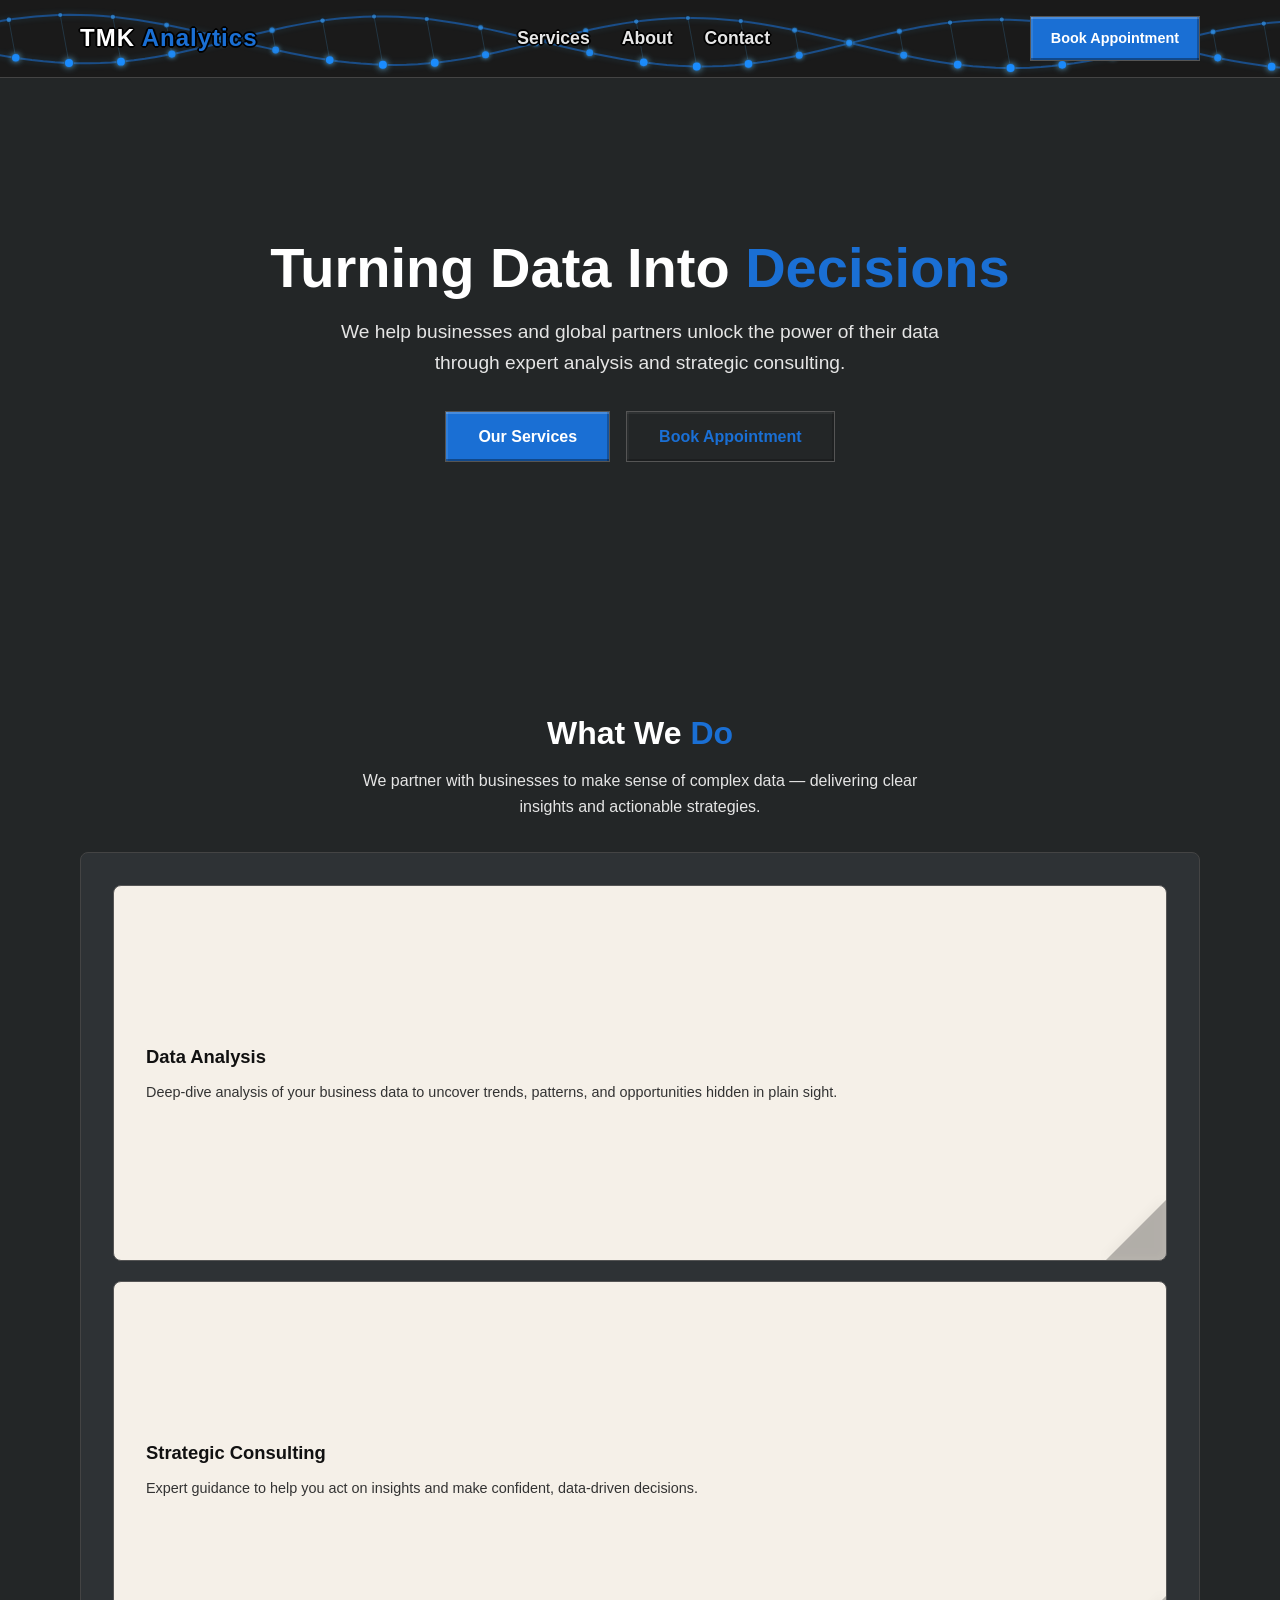
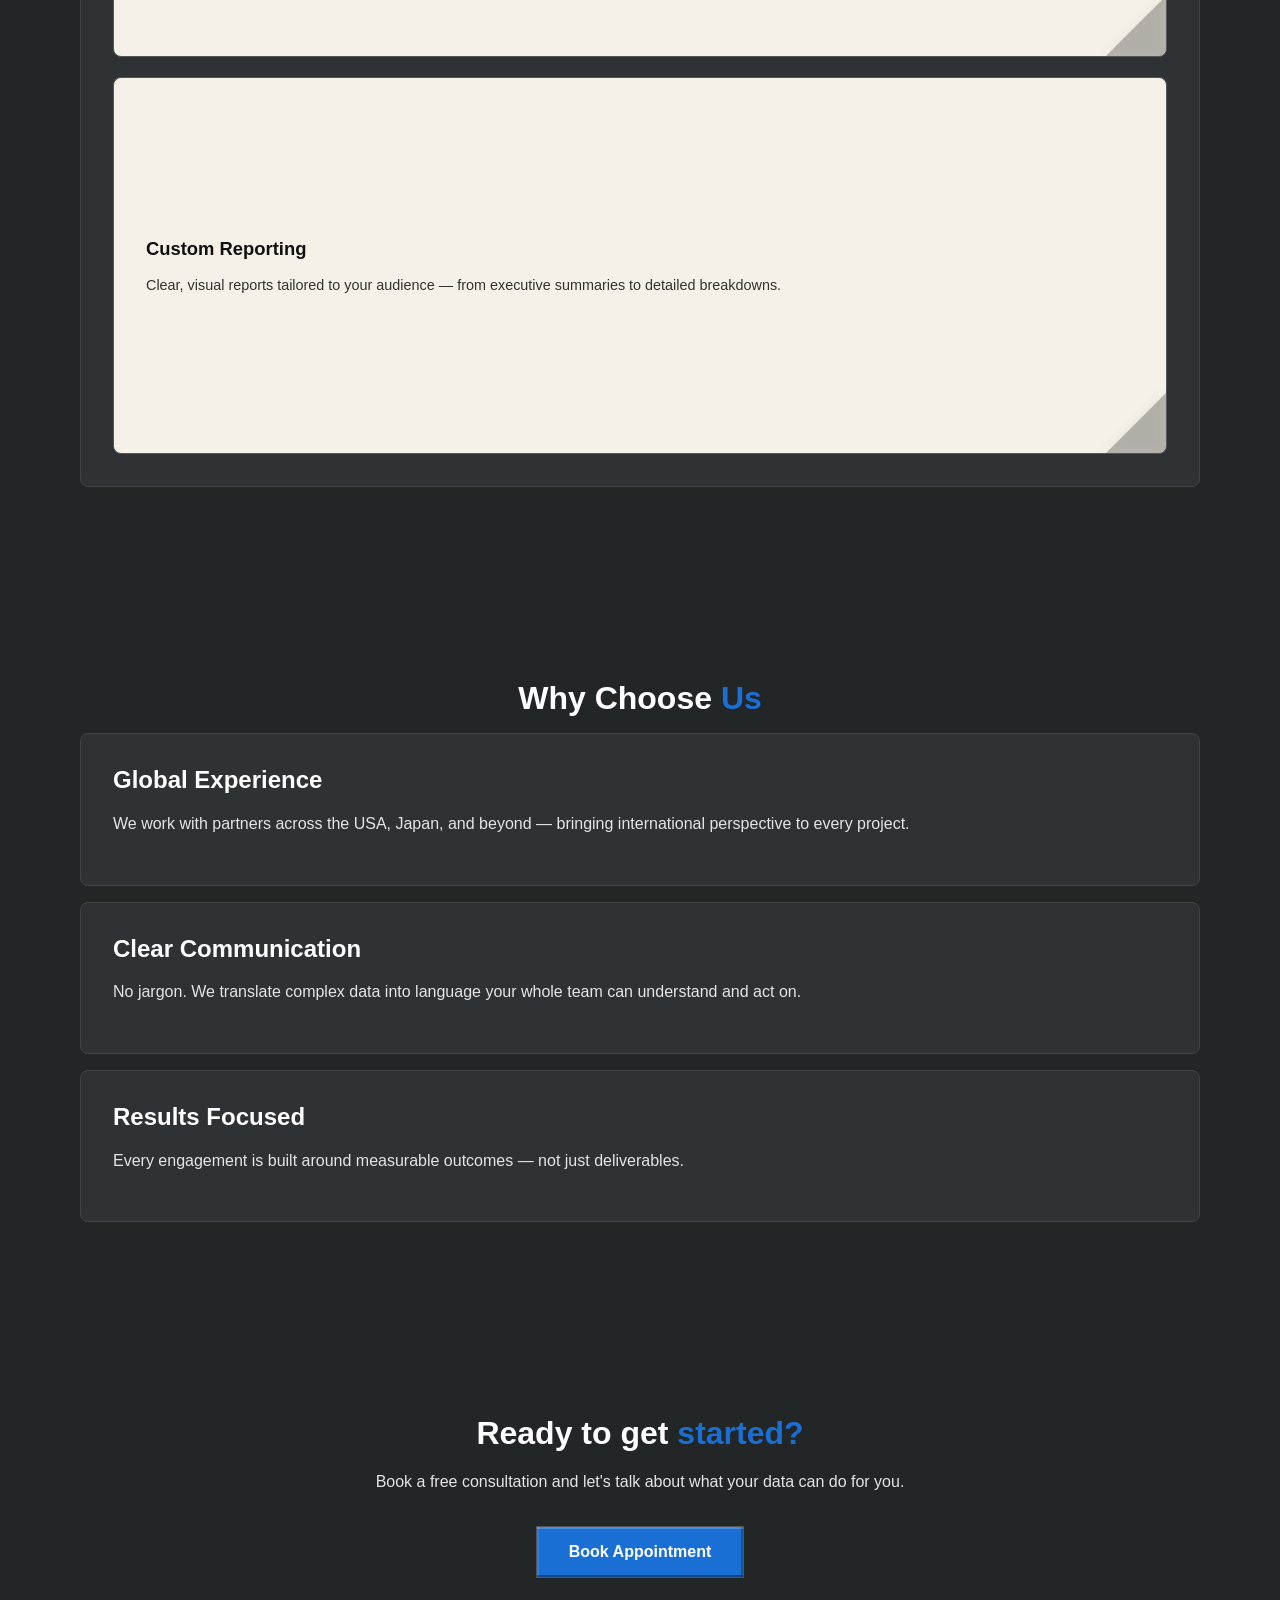
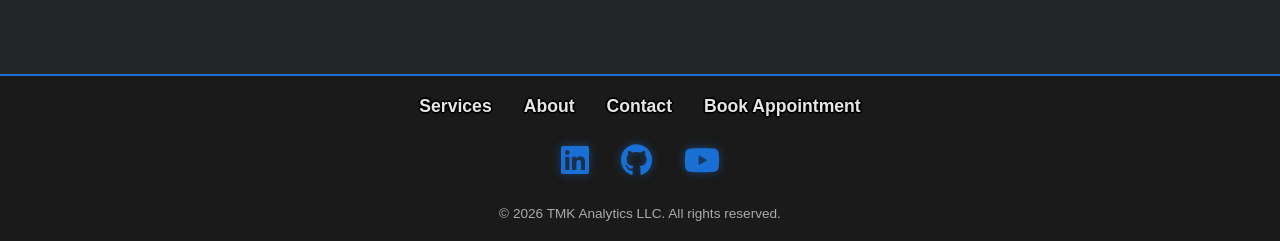
==== index.html @ d750be8a "Removed upper footer section and top border bar" ====
<!DOCTYPE html>
<html lang="en">
<head>
  <meta charset="UTF-8" />
  <meta name="viewport" content="width=device-width, initial-scale=1.0" />
  <meta name="description" content="TMK Analytics LLC — Data analysis and consulting services for businesses in the USA and worldwide." />
  <title>TMK Analytics | Data Analysis & Consulting</title>

  <!-- CSS -->
  <link rel="stylesheet" href="css/style.css" />
  <link rel="stylesheet" href="css/nav.css" />
  <link rel="stylesheet" href="css/footer.css" />
  <link rel="stylesheet" href="https://cdnjs.cloudflare.com/ajax/libs/font-awesome/6.5.0/css/all.min.css" />
</head>
<body>

  <!-- ========================
       NAVIGATION
  ======================== -->
  <nav>
  <canvas id="helixCanvas"></canvas>
  <div class="nav-container">
    <a href="index.html" class="nav-logo">TMK <span>Analytics</span></a>
    <button class="hamburger" aria-label="Toggle menu">
      <span></span>
      <span></span>
      <span></span>
    </button>
    <ul class="nav-links">
      <li><a href="pages/services.html">Services</a></li>
      <li><a href="pages/about.html">About</a></li>
      <li><a href="pages/contact.html">Contact</a></li>
    </ul>
    <a href="pages/appointments.html" class="btn btn-primary nav-cta">Book Appointment</a>
  </div>
</nav>

  <!-- ========================
       HERO SECTION
  ======================== -->
  <section id="hero">
    <div class="container hero-content">
      <h1>Turning Data Into <span class="accent">Decisions</span></h1>
      <p>We help businesses and global partners unlock the power of their data through expert analysis and strategic consulting.</p>
      <div class="hero-buttons">
        <a href="pages/services.html" class="btn btn-primary">Our Services</a>
        <a href="pages/appointments.html" class="btn btn-outline">Book Appointment</a>
      </div>
    </div>
  </section>

  <!-- ========================
       WHAT WE DO
  ======================== -->
  <section id="what-we-do">
  <div class="container">
    <h2 class="section-title">What We <span>Do</span></h2>
    <p class="section-subtitle">We partner with businesses to make sense of complex data — delivering clear insights and actionable strategies.</p>
    <div class="cards-col">

      <div class="flip-card">
        <div class="flip-inner">
          <div class="flip-front">
            <p class="card-title">Data Analysis</p>
            <p class="card-text">Deep-dive analysis of your business data to uncover trends, patterns, and opportunities hidden in plain sight.</p>
            <div class="peel do-peek">
              <div class="peel-flap" style="animation-delay:0.3s"></div>
            </div>
          </div>
          <div class="flip-back">
            <div class="card-back-placeholder"><span>Infographic coming soon</span></div>
            <div class="peel"><div class="peel-flap"></div></div>
          </div>
        </div>
      </div>

      <div class="flip-card">
        <div class="flip-inner">
          <div class="flip-front">
            <p class="card-title">Strategic Consulting</p>
            <p class="card-text">Expert guidance to help you act on insights and make confident, data-driven decisions.</p>
            <div class="peel do-peek">
              <div class="peel-flap" style="animation-delay:0.6s"></div>
            </div>
          </div>
          <div class="flip-back">
            <div class="card-back-placeholder"><span>Infographic coming soon</span></div>
            <div class="peel"><div class="peel-flap"></div></div>
          </div>
        </div>
      </div>

      <div class="flip-card">
        <div class="flip-inner">
          <div class="flip-front">
            <p class="card-title">Custom Reporting</p>
            <p class="card-text">Clear, visual reports tailored to your audience — from executive summaries to detailed breakdowns.</p>
            <div class="peel do-peek">
              <div class="peel-flap" style="animation-delay:0.9s"></div>
            </div>
          </div>
          <div class="flip-back">
            <div class="card-back-placeholder"><span>Infographic coming soon</span></div>
            <div class="peel"><div class="peel-flap"></div></div>
          </div>
        </div>
      </div>

    </div>
  </div>
</section>

  <!-- ========================
       WHY CHOOSE US
  ======================== -->
  <section id="why-us">
    <div class="container">
      <h2 class="section-title">Why Choose <span>Us</span></h2>
      <div class="cards-grid">
        <div class="card">
          <h3>Global Experience</h3>
          <p>We work with partners across the USA, Japan, and beyond — bringing international perspective to every project.</p>
        </div>
        <div class="card">
          <h3>Clear Communication</h3>
          <p>No jargon. We translate complex data into language your whole team can understand and act on.</p>
        </div>
        <div class="card">
          <h3>Results Focused</h3>
          <p>Every engagement is built around measurable outcomes — not just deliverables.</p>
        </div>
      </div>
    </div>
  </section>

  <!-- ========================
       CALL TO ACTION
  ======================== -->
  <section id="cta">
    <div class="container cta-content">
      <h2 class="section-title">Ready to get <span>started?</span></h2>
      <p>Book a free consultation and let's talk about what your data can do for you.</p>
      <a href="pages/appointments.html" class="btn btn-primary">Book Appointment</a>
    </div>
  </section>

  <!-- ========================
       FOOTER
  ======================== -->

  <!-- Bottom dark bar: nav, icons, copyright -->
  <div class="footer-bottom">
    <div class="footer-bottom-inner">
      <ul class="footer-bottom-nav">
        <li><a href="pages/services.html">Services</a></li>
        <li><a href="pages/about.html">About</a></li>
        <li><a href="pages/contact.html">Contact</a></li>
        <li><a href="pages/appointments.html">Book Appointment</a></li>
      </ul>
      <div class="footer-social">
        <a href="#" aria-label="LinkedIn" target="_blank"><i class="fab fa-linkedin"></i></a>
        <a href="#" aria-label="GitHub" target="_blank"><i class="fab fa-github"></i></a>
        <a href="#" aria-label="YouTube" target="_blank"><i class="fab fa-youtube"></i></a>
      </div>
      <p>&copy; 2026 TMK Analytics LLC. All rights reserved.</p>
    </div>
  </div>
</footer>

  <!-- JS -->
  <script src="js/main.js"></script>

</body>
</html>
---- css/style.css ----
/* ========================
   CSS VARIABLES (THEME)
======================== */
:root {
  --bg-primary: #232627;
  --bg-secondary: #1a1a1a;
  --bg-card: #2e3235;

  --text-primary: #ffffff;
  --text-secondary: #e5e5e5;
  --text-muted: #aaaaaa;

  --accent: #1a6fd4;
  --accent-hover: #1558a8;
  --border: #444444;

  --font-main: 'Segoe UI', sans-serif;
  --font-size-base: 16px;

  --spacing-sm: 8px;
  --spacing-md: 16px;
  --spacing-lg: 32px;
  --spacing-xl: 64px;

  --max-width: 1200px;
  --border-radius: 8px;
}

/* ========================
   RESET & BASE
======================== */
*, *::before, *::after {
  box-sizing: border-box;
  margin: 0;
  padding: 0;
}

html {
  font-size: var(--font-size-base);
  scroll-behavior: smooth;
}

body {
  background-color: var(--bg-primary);
  color: var(--text-primary);
  font-family: var(--font-main);
  line-height: 1.6;
}

/* ========================
   LAYOUT UTILITY
======================== */
.container {
  width: 90%;
  max-width: var(--max-width);
  margin: 0 auto;
  padding: var(--spacing-lg) var(--spacing-md);
}

/* ========================
   TYPOGRAPHY
======================== */
h1, h2, h3, h4 {
  color: var(--text-primary);
  line-height: 1.2;
  margin-bottom: var(--spacing-md);
}

h1 { font-size: 2.5rem; }
h2 { font-size: 2rem; }
h3 { font-size: 1.5rem; }

p {
  color: var(--text-secondary);
  margin-bottom: var(--spacing-md);
}

a {
  color: var(--accent);
  text-decoration: none;
}

a:hover {
  color: var(--accent-hover);
}

/* ========================
   BUTTONS
======================== */
.btn {
  display: inline-block;
  padding: 12px 32px;
  font-size: 1rem;
  font-weight: 600;
  cursor: pointer;
  transition: all 0.2s ease;
  border-radius: 0;
  font-family: var(--font-main);
  text-align: center;
}

.btn-primary {
  background: #1a6fd4;
  color: #fff;
  border: 1px solid #555;
  box-shadow:
    inset 0 2px 0 rgba(255,255,255,0.2),
    inset 0 -2px 0 rgba(0,0,0,0.35),
    inset 2px 0 0 rgba(255,255,255,0.1),
    inset -2px 0 0 rgba(0,0,0,0.25);
}

.btn-primary:hover {
  background: #1558a8;
  color: #fff;
  box-shadow:
    inset 0 2px 0 rgba(255,255,255,0.15),
    inset 0 -2px 0 rgba(0,0,0,0.4),
    inset 2px 0 0 rgba(255,255,255,0.08),
    inset -2px 0 0 rgba(0,0,0,0.3);
}

.btn-outline {
  background: transparent;
  color: #1a6fd4;
  border: 1px solid #555;
  box-shadow:
    inset 0 2px 0 rgba(255,255,255,0.05),
    inset 0 -2px 0 rgba(0,0,0,0.2),
    inset 2px 0 0 rgba(255,255,255,0.03),
    inset -2px 0 0 rgba(0,0,0,0.15);
}

.btn-outline:hover {
  background: rgba(26, 111, 212, 0.1);
  color: #fff;
}

/* ========================
   CARDS
======================== */
.card {
  background-color: var(--bg-card);
  border: 1px solid var(--border);
  border-radius: var(--border-radius);
  padding: var(--spacing-lg);
}

.cards-grid {
  display: flex;
  flex-direction: column;
  gap: 16px;
}

/* ========================
   SECTIONS
======================== */
section {
  padding: var(--spacing-xl) 0;
}

/* ========================
   RESPONSIVE BREAKPOINTS
======================== */
@media (max-width: 768px) {
  h1 { font-size: 2rem; }
  h2 { font-size: 1.6rem; }
  h3 { font-size: 1.25rem; }

  .container {
    width: 95%;
    padding: var(--spacing-md) var(--spacing-sm);
  }

  .hero-content h1 {
    font-size: 2.5rem;
  }

  .hero-content p {
    font-size: 1rem;
  }

  .cards-col {
    padding: var(--spacing-sm);
  }

 .peel {
  width: 30px !important;
  height: 30px !important;
  border-bottom-right-radius: var(--border-radius);
}

.peel::after {
  border-width: 0 0 30px 30px !important;
}

.peel-flap {
  border-width: 0 0 30px 30px !important;
}

.flip-card:hover .peel-flap,
.flip-card:hover .peel::after {
  border-width: 0 0 45px 45px !important;
}

  .flip-card {
  aspect-ratio: unset;
  min-height: 180px;
  height: auto;
}

.flip-front,
.flip-back {
  position: relative;
  min-height: 180px;
  height: auto;
}
}

@media (max-width: 480px) {
  h1 { font-size: 1.75rem; }
  h2 { font-size: 1.4rem; }

  .btn {
    width: 100%;
    text-align: center;
  }

}

/* ========================
   HERO SECTION
======================== */
#hero {
  padding: var(--spacing-xl) 0;
  min-height: 60vh;
  display: flex;
  align-items: center;
}

.hero-content {
  text-align: center;
  max-width: 800px;
  margin: 0 auto;
}

.hero-content h1 {
  font-size: 3.5rem;
  margin-bottom: var(--spacing-md);
}

.hero-content p {
  font-size: 1.2rem;
  max-width: 600px;
  margin: 0 auto var(--spacing-lg);
}

.hero-buttons {
  display: flex;
  gap: var(--spacing-md);
  justify-content: center;
  flex-wrap: wrap;
}

.accent {
  color: var(--accent);
}

/* ========================
   SECTION TITLES
======================== */
.section-title {
  text-align: center;
  margin-bottom: var(--spacing-md);
}

.section-subtitle {
  text-align: center;
  max-width: 600px;
  margin: 0 auto var(--spacing-lg);
}

.section-title span {
  color: var(--accent);
}

/* ========================
   FLIP CARDS
======================== */
.cards-col {
  display: flex;
  flex-direction: column;
  gap: 20px;
  width: 100%;
  margin: 0 auto;
  background-color: var(--bg-card);
  border: 1px solid var(--border);
  padding: var(--spacing-lg);
  border-radius: var(--border-radius);
}

.flip-card {
  width: 100%;
  aspect-ratio: 2.8 / 1;
  perspective: 1200px;
  cursor: pointer;
}

.flip-inner {
  width: 100%;
  height: 100%;
  position: relative;
  transform-style: preserve-3d;
  transition: transform 0.7s cubic-bezier(0.4, 0.2, 0.2, 1);
}

.flip-card.flipped .flip-inner {
  transform: rotateY(180deg);
}

.flip-front,
.flip-back {
  position: absolute;
  width: 100%;
  height: 100%;
  backface-visibility: hidden;
  background: #f5f0e8;
  border: 1px solid #555;
  box-sizing: border-box;
  padding: 28px 32px;
  display: flex;
  flex-direction: column;
  justify-content: center;
  overflow: hidden;
  border-radius: var(--border-radius);
}

.flip-back {
  transform: rotateY(180deg);
  align-items: center;
  justify-content: center;
}

.card-title {
  font-family: var(--font-main);
  font-size: 1.15rem;
  font-weight: 700;
  color: #111;
  margin: 0 0 10px;
}

.card-text {
  font-family: var(--font-main);
  font-size: 0.9rem;
  color: #333;
  margin: 0;
  line-height: 1.6;
}

.card-back-placeholder {
  width: 90%;
  height: 70%;
  background: #e0d9cc;
  display: flex;
  align-items: center;
  justify-content: center;
}

.card-back-placeholder span {
  font-family: monospace;
  font-size: 0.85rem;
  color: #888;
}

/* ========================
   PAGE CURL
======================== */
.peel {
  position: absolute;
  bottom: 0;
  right: 0;
  width: 60px;
  height: 60px;
  pointer-events: none;
  border-bottom-right-radius: var(--border-radius);
}

.peel::after {
  content: '';
  position: absolute;
  bottom: 0;
  right: 0;
  width: 0;
  height: 0;
  border-style: solid;
  border-width: 0 0 60px 60px;
  border-color: transparent transparent rgba(0,0,0,0.12) transparent;
  transition: border-width 0.4s ease;
}

.peel-flap {
  position: absolute;
  bottom: 0;
  right: 0;
  width: 0;
  height: 0;
  border-style: solid;
  border-width: 0 0 60px 60px;
  border-color: transparent transparent rgba(0,0,0,0.15) transparent;
  transition: border-width 0.4s ease, filter 0.4s ease;
  filter: drop-shadow(-3px -3px 4px rgba(0,0,0,0.2));
}

@keyframes peekCurl {
  0%   { border-width: 0 0 60px 60px; }
  40%  { border-width: 0 0 100px 100px; filter: drop-shadow(-6px -6px 8px rgba(0,0,0,0.25)); }
  100% { border-width: 0 0 60px 60px; }
}

.do-peek .peel-flap {
  animation: peekCurl 1s ease both;
}

.flip-card:hover .peel-flap {
  border-width: 0 0 90px 90px;
  filter: drop-shadow(-5px -5px 7px rgba(0,0,0,0.3));
}

.flip-card:hover .peel::after {
  border-width: 0 0 90px 90px;
}

/* ========================
   MOBILE TAP HINT
======================== */
.tap-hint {
  position: fixed;
  bottom: 24px;
  left: 50%;
  transform: translateX(-50%);
  background: rgba(0,0,0,0.75);
  color: #fff;
  padding: 10px 20px;
  font-size: 0.85rem;
  font-family: var(--font-main);
  border-radius: 20px;
  pointer-events: none;
  opacity: 1;
  transition: opacity 0.5s ease;
  z-index: 9999;
}

.tap-hint.hidden {
  opacity: 0;
}

/* ========================
   CTA SECTION
======================== */
#cta .container {
  text-align: center;
}

#cta p {
  max-width: 600px;
  margin: 0 auto var(--spacing-lg);
}

#cta {
  padding-bottom: var(--spacing-lg);
}
---- css/nav.css ----
/* ========================
   NAVIGATION
======================== */
nav {
  background-color: var(--bg-secondary);
  border-bottom: 1px solid var(--border);
  position: sticky;
  top: 0;
  z-index: 1000;
  width: 100%;
}

.nav-container {
  display: flex;
  justify-content: space-between;
  align-items: center;
  width: 90%;
  max-width: var(--max-width);
  margin: 0 auto;
  padding: var(--spacing-md);
  position: relative;
  z-index: 2;
}

/* Logo */
.nav-logo {
  font-size: 1.5rem;
  font-weight: 700;
  color: var(--text-primary);
  letter-spacing: 1px;
}

.nav-logo span {
  color: var(--accent);
}

/* Nav Links */
.nav-links {
  display: flex;
  gap: var(--spacing-lg);
  list-style: none;
}

.nav-links a {
  color: var(--text-secondary);
  font-size: 1.1rem;
  transition: color 0.2s ease;
  font-weight: 600;
}

.nav-links a:hover,
.nav-links a.active {
  color: var(--accent);
}

.nav-logo:hover {
  color: var(--accent);
}

.nav-logo:hover span {
  color: #ffffff;
}

/* ========================
   HAMBURGER (Mobile)
======================== */
.hamburger {
  display: none;
  flex-direction: column;
  gap: 5px;
  cursor: pointer;
  background: none;
  border: none;
  padding: 4px;
}

.hamburger span {
  display: block;
  width: 25px;
  height: 2px;
  background-color: var(--text-primary);
  transition: all 0.3s ease;
}

/* Hamburger animation when open */
.hamburger.open span:nth-child(1) {
  transform: translateY(7px) rotate(45deg);
}

.hamburger.open span:nth-child(2) {
  opacity: 0;
}

.hamburger.open span:nth-child(3) {
  transform: translateY(-7px) rotate(-45deg);
}

/* ========================
   RESPONSIVE NAV
======================== */
@media (max-width: 768px) {
  .hamburger {
    display: flex;
  }

  .nav-links {
    display: none;
    flex-direction: column;
    gap: var(--spacing-md);
    position: absolute;
    top: 100%;
    left: 0;
    width: 100%;
    background-color: #ffffff;
    border-bottom: 1px solid var(--border);
    padding: var(--spacing-lg) var(--spacing-md);
  }

  .nav-links.open {
    display: flex;
    background-color: #1a1a1a;
  }
}

.nav-cta {
  padding: 10px 20px;
  font-size: 0.9rem;
  white-space: nowrap;
}

@media (max-width: 768px) {
  .nav-cta {
    display: none;
  }
}

.nav-logo,
.nav-logo span,
.nav-links a {
  text-shadow:
    -1px -1px 0 rgba(0, 0, 0, 0.95),
     1px -1px 0 rgba(0, 0, 0, 0.95),
    -1px  1px 0 rgba(0, 0, 0, 0.95),
     1px  1px 0 rgba(0, 0, 0, 0.95),
    -2px  0   0 rgba(0, 0, 0, 0.8),
     2px  0   0 rgba(0, 0, 0, 0.8),
     0   -2px 0 rgba(0, 0, 0, 0.8),
     0    2px 0 rgba(0, 0, 0, 0.8);
}


#helixCanvas {
  position: absolute;
  top: 0;
  left: 0;
  width: 100%;
  height: 100%;
  pointer-events: none;
  z-index: 0;
}
---- css/footer.css ----
/* ========================
   FOOTER
======================== */
footer {
  background-color: #1a1a1a;
  padding: var(--spacing-md) 0;
  text-align: center;
}

.footer-container {
  width: 90%;
  max-width: var(--max-width);
  margin: 0 auto;
  display: flex;
  flex-direction: column;
  align-items: center;
  gap: var(--spacing-sm);
}

.footer-brand p {
  font-size: 0.9rem;
  color: var(--text-secondary);
  max-width: 360px;
  margin: 0;
}

.footer-brand p {
  font-size: 0.9rem;
  color: var(--text-secondary);
  max-width: 360px;
}

/* Nav Links */
.footer-nav {
  display: flex;
  gap: var(--spacing-lg);
  list-style: none;
  flex-wrap: wrap;
  justify-content: center;
  padding: 0;
  margin: 0;
}

.footer-nav a {
  color: var(--text-secondary);
  font-size: 0.9rem;
  transition: color 0.2s ease;
}

.footer-nav a:hover {
  color: var(--accent);
}

/* Bottom bar */
.footer-bottom {
  background-color: #1a1a1a;
  border-top: 2px solid #1a6fd4;
  margin-top: var(--spacing-lg);
  padding: var(--spacing-md) 0;
  width: 100%;
}

.footer-bottom-inner {
  width: 90%;
  max-width: var(--max-width);
  margin: 0 auto;
  display: flex;
  flex-direction: column;
  align-items: center;
  gap: var(--spacing-md);
}

.footer-bottom p {
  font-size: 0.85rem;
  color: var(--text-muted);
  margin: 0;
}

/* Nav links in bottom bar */
.footer-bottom-nav {
  display: flex;
  gap: var(--spacing-lg);
  list-style: none;
  flex-wrap: wrap;
  justify-content: center;
  padding: 0;
  margin: 0;
}

.footer-bottom-nav a {
  color: var(--text-secondary);
  font-size: 1.1rem;
  font-weight: 600;
  transition: color 0.2s ease;
  text-shadow:
    -1px -1px 0 rgba(0, 0, 0, 0.95),
     1px -1px 0 rgba(0, 0, 0, 0.95),
    -1px  1px 0 rgba(0, 0, 0, 0.95),
     1px  1px 0 rgba(0, 0, 0, 0.95),
    -2px  0   0 rgba(0, 0, 0, 0.8),
     2px  0   0 rgba(0, 0, 0, 0.8),
     0   -2px 0 rgba(0, 0, 0, 0.8),
     0    2px 0 rgba(0, 0, 0, 0.8);
}

.footer-bottom-nav a:hover {
  color: var(--accent);
}

.footer-social {
  display: flex;
  gap: 32px;
  justify-content: center;
}

/* Social icons with blue glow */
.footer-social a {
  color: var(--accent);
  font-size: 2rem;
  transition: color 0.2s ease, filter 0.2s ease;
  filter: drop-shadow(0 0 4px rgba(26, 111, 212, 0.5));

}

.footer-social a:hover {
  color: #64c8ff;
  filter: drop-shadow(0 0 8px rgba(100, 200, 255, 0.9));
}

/* ========================
   RESPONSIVE FOOTER
======================== */
@media (max-width: 480px) {
  .footer-nav {
    flex-direction: column;
    align-items: center;
    gap: var(--spacing-md);
  }
}
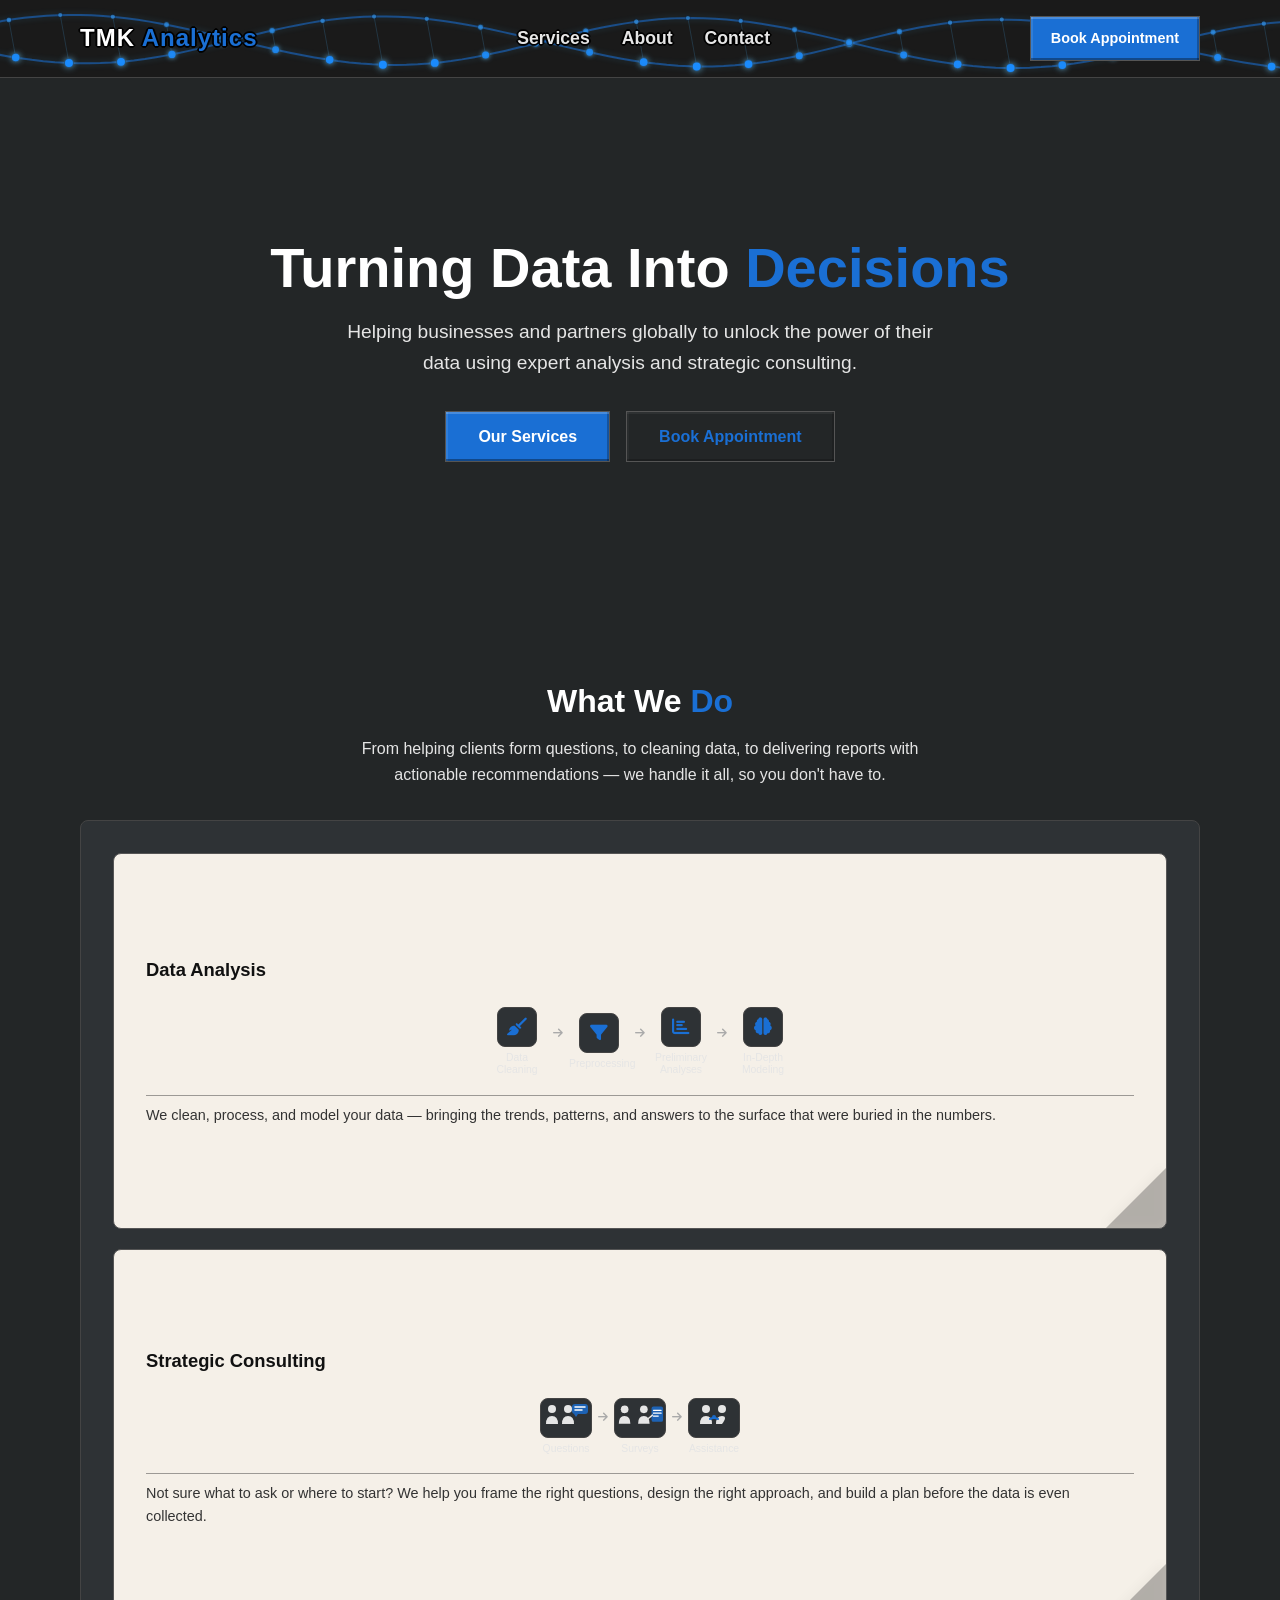
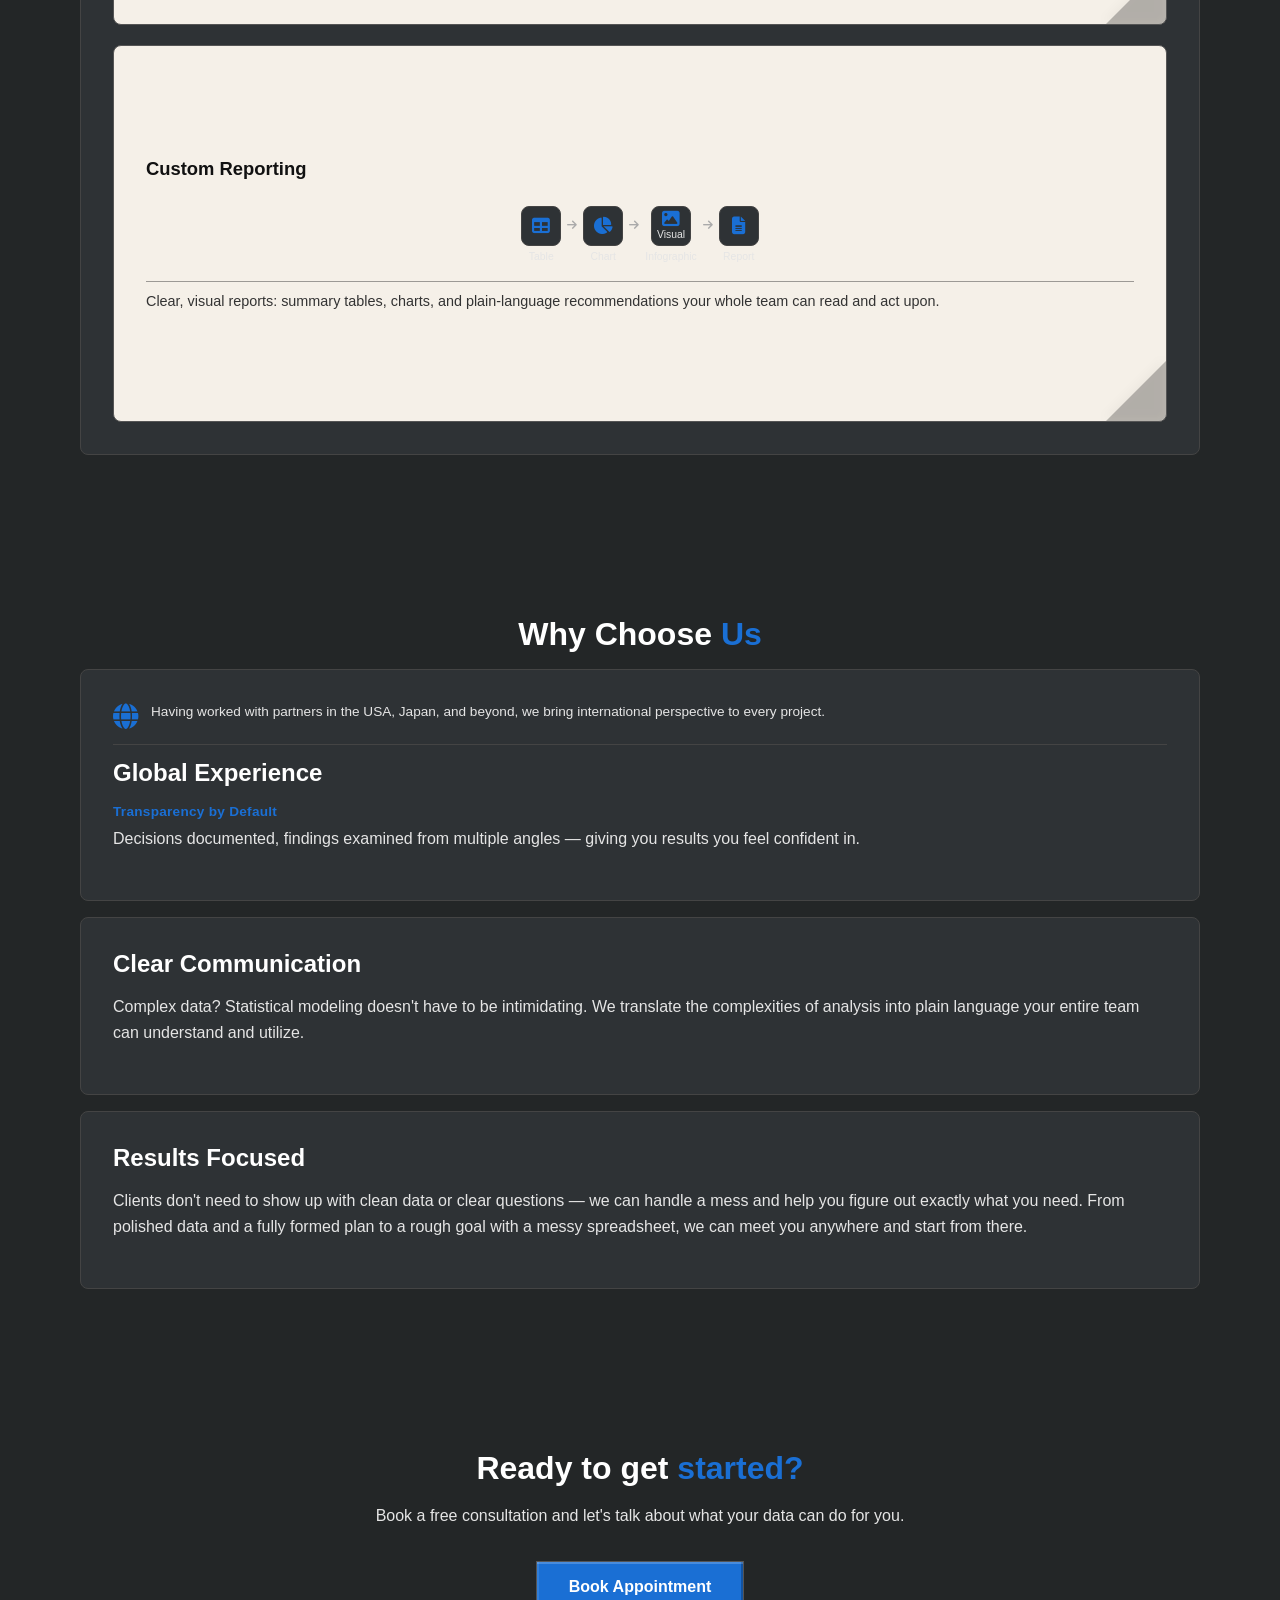
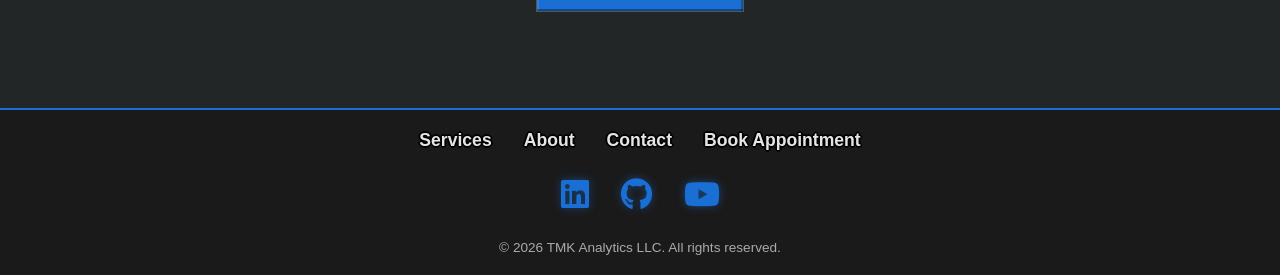
==== commit 144c1c2a: "Updated copy and card layouts" ====
--- a/index.html
+++ b/index.html
@@ -41,7 +41,7 @@
   <section id="hero">
     <div class="container hero-content">
       <h1>Turning Data Into <span class="accent">Decisions</span></h1>
-      <p>We help businesses and global partners unlock the power of their data through expert analysis and strategic consulting.</p>
+      <p>Helping businesses and partners globally to unlock the power of their data using expert analysis and strategic consulting.</p>
       <div class="hero-buttons">
         <a href="pages/services.html" class="btn btn-primary">Our Services</a>
         <a href="pages/appointments.html" class="btn btn-outline">Book Appointment</a>
@@ -55,14 +55,36 @@
   <section id="what-we-do">
   <div class="container">
     <h2 class="section-title">What We <span>Do</span></h2>
-    <p class="section-subtitle">We partner with businesses to make sense of complex data — delivering clear insights and actionable strategies.</p>
+    <p class="section-subtitle">From helping clients form questions, to cleaning data, to delivering reports with actionable recommendations — we handle it all, so you don't have to.</p>
     <div class="cards-col">
 
       <div class="flip-card">
         <div class="flip-inner">
           <div class="flip-front">
             <p class="card-title">Data Analysis</p>
-            <p class="card-text">Deep-dive analysis of your business data to uncover trends, patterns, and opportunities hidden in plain sight.</p>
+            <div class="card-workflow">
+              <div class="workflow-step">
+                <div class="workflow-icon"><i class="fas fa-broom"></i></div>
+                <span>Data Cleaning</span>
+              </div>
+              <div class="workflow-arrow"><i class="fas fa-arrow-right"></i></div>
+              <div class="workflow-step">
+                <div class="workflow-icon"><i class="fas fa-filter"></i></div>
+                <span>Preprocessing</span>
+              </div>
+              <div class="workflow-arrow"><i class="fas fa-arrow-right"></i></div>
+              <div class="workflow-step">
+                <div class="workflow-icon"><i class="fas fa-chart-bar"></i></div>
+                <span>Preliminary Analyses</span>
+              </div>
+              <div class="workflow-arrow"><i class="fas fa-arrow-right"></i></div>
+              <div class="workflow-step">
+                <div class="workflow-icon"><i class="fas fa-brain"></i></div>
+                <span>In-Depth Modeling</span>
+              </div>
+            </div>
+            <div class="card-divider"></div>
+            <p class="card-text">We clean, process, and model your data — bringing the trends, patterns, and answers to the surface that were buried in the numbers.</p>
             <div class="peel do-peek">
               <div class="peel-flap" style="animation-delay:0.3s"></div>
             </div>
@@ -78,7 +100,65 @@
         <div class="flip-inner">
           <div class="flip-front">
             <p class="card-title">Strategic Consulting</p>
-            <p class="card-text">Expert guidance to help you act on insights and make confident, data-driven decisions.</p>
+            <div class="card-workflow">
+              <div class="workflow-step">
+                <div class="workflow-icon consult-icon">
+                  <svg viewBox="0 0 48 32" xmlns="http://www.w3.org/2000/svg" width="48" height="32">
+                    <!-- Person 1 -->
+                    <circle cx="10" cy="7" r="4" fill="currentColor"/>
+                    <path d="M4 22 Q4 14 10 14 Q16 14 16 22Z" fill="currentColor"/>
+                    <!-- Person 2 -->
+                    <circle cx="26" cy="7" r="4" fill="currentColor"/>
+                    <path d="M20 22 Q20 14 26 14 Q32 14 32 22Z" fill="currentColor"/>
+                    <!-- Speech bubble from person 1 -->
+                    <rect x="30" y="2" width="16" height="10" rx="3" fill="var(--accent)" opacity="0.8"/>
+                    <polygon points="32,12 36,12 34,15" fill="var(--accent)" opacity="0.8"/>
+                    <line x1="33" y1="5" x2="43" y2="5" stroke="white" stroke-width="1.5" stroke-linecap="round"/>
+                    <line x1="33" y1="8" x2="40" y2="8" stroke="white" stroke-width="1.5" stroke-linecap="round"/>
+                  </svg>
+                </div>
+                <span>Questions</span>
+              </div>
+              <div class="workflow-arrow"><i class="fas fa-arrow-right"></i></div>
+              <div class="workflow-step">
+                <div class="workflow-icon consult-icon">
+                  <svg viewBox="0 0 52 32" xmlns="http://www.w3.org/2000/svg" width="52" height="32">
+                    <!-- Person listening -->
+                    <circle cx="10" cy="7" r="4" fill="currentColor"/>
+                    <path d="M4 22 Q4 14 10 14 Q16 14 16 22Z" fill="currentColor"/>
+                    <!-- Person presenting -->
+                    <circle cx="30" cy="7" r="4" fill="currentColor"/>
+                    <path d="M24 22 Q24 14 30 14 Q36 14 36 22Z" fill="currentColor"/>
+                    <!-- Paper/clipboard -->
+                    <rect x="38" y="4" width="12" height="16" rx="2" fill="var(--accent)" opacity="0.8"/>
+                    <line x1="40" y1="8" x2="48" y2="8" stroke="white" stroke-width="1.2" stroke-linecap="round"/>
+                    <line x1="40" y1="11" x2="48" y2="11" stroke="white" stroke-width="1.2" stroke-linecap="round"/>
+                    <line x1="40" y1="14" x2="45" y2="14" stroke="white" stroke-width="1.2" stroke-linecap="round"/>
+                    <!-- Arm pointing -->
+                    <line x1="34" y1="17" x2="39" y2="13" stroke="currentColor" stroke-width="1.5" stroke-linecap="round"/>
+                  </svg>
+                </div>
+                <span>Surveys</span>
+              </div>
+              <div class="workflow-arrow"><i class="fas fa-arrow-right"></i></div>
+              <div class="workflow-step">
+                <div class="workflow-icon consult-icon">
+                  <svg viewBox="0 0 48 32" xmlns="http://www.w3.org/2000/svg" width="48" height="32">
+                    <!-- Two people side by side, collaborative posture -->
+                    <circle cx="16" cy="7" r="4" fill="currentColor"/>
+                    <path d="M10 22 Q10 14 16 14 Q22 14 22 22Z" fill="currentColor"/>
+                    <circle cx="32" cy="7" r="4" fill="currentColor"/>
+                    <path d="M26 22 Q26 14 32 14 Q38 14 32 22Z" fill="currentColor"/>
+                    <!-- Handshake / joined hands in middle -->
+                    <path d="M20 17 Q24 15 28 17" stroke="var(--accent)" stroke-width="2" fill="none" stroke-linecap="round"/>
+                    <circle cx="24" cy="15" r="2" fill="var(--accent)" opacity="0.9"/>
+                  </svg>
+                </div>
+                <span>Assistance</span>
+              </div>
+            </div>
+            <div class="card-divider"></div>
+            <p class="card-text">Not sure what to ask or where to start? We help you frame the right questions, design the right approach, and build a plan before the data is even collected.</p>
             <div class="peel do-peek">
               <div class="peel-flap" style="animation-delay:0.6s"></div>
             </div>
@@ -94,7 +174,32 @@
         <div class="flip-inner">
           <div class="flip-front">
             <p class="card-title">Custom Reporting</p>
-            <p class="card-text">Clear, visual reports tailored to your audience — from executive summaries to detailed breakdowns.</p>
+            <div class="card-workflow">
+              <div class="workflow-step">
+                <div class="workflow-icon"><i class="fas fa-table"></i></div>
+                <span>Table</span>
+              </div>
+              <div class="workflow-arrow"><i class="fas fa-arrow-right"></i></div>
+              <div class="workflow-step">
+                <div class="workflow-icon"><i class="fas fa-chart-pie"></i></div>
+                <span>Chart</span>
+              </div>
+              <div class="workflow-arrow"><i class="fas fa-arrow-right"></i></div>
+              <div class="workflow-step">
+                <div class="workflow-icon infographic-icon">
+                  <i class="fas fa-image"></i>
+                  <span class="icon-sublabel">Visual</span>
+                </div>
+                <span>Infographic</span>
+              </div>
+              <div class="workflow-arrow"><i class="fas fa-arrow-right"></i></div>
+              <div class="workflow-step">
+                <div class="workflow-icon"><i class="fas fa-file-alt"></i></div>
+                <span>Report</span>
+              </div>
+            </div>
+            <div class="card-divider"></div>
+            <p class="card-text">Clear, visual reports: summary tables, charts, and plain-language recommendations your whole team can read and act upon.</p>
             <div class="peel do-peek">
               <div class="peel-flap" style="animation-delay:0.9s"></div>
             </div>
@@ -118,16 +223,21 @@
       <h2 class="section-title">Why Choose <span>Us</span></h2>
       <div class="cards-grid">
         <div class="card">
+          <div class="card-top-section">
+            <i class="fas fa-globe card-icon"></i>
+            <p class="card-icon-text">Having worked with partners in the USA, Japan, and beyond, we bring international perspective to every project.</p>
+          </div>
           <h3>Global Experience</h3>
-          <p>We work with partners across the USA, Japan, and beyond — bringing international perspective to every project.</p>
+          <h4 class="card-subsection-title">Transparency by Default</h4>
+          <p>Decisions documented, findings examined from multiple angles — giving you results you feel confident in.</p>
         </div>
         <div class="card">
           <h3>Clear Communication</h3>
-          <p>No jargon. We translate complex data into language your whole team can understand and act on.</p>
+          <p>Complex data? Statistical modeling doesn't have to be intimidating. We translate the complexities of analysis into plain language your entire team can understand and utilize.</p>
         </div>
         <div class="card">
           <h3>Results Focused</h3>
-          <p>Every engagement is built around measurable outcomes — not just deliverables.</p>
+          <p>Clients don't need to show up with clean data or clear questions — we can handle a mess and help you figure out exactly what you need. From polished data and a fully formed plan to a rough goal with a messy spreadsheet, we can meet you anywhere and start from there.</p>
         </div>
       </div>
     </div>
--- a/css/style.css
+++ b/css/style.css
@@ -467,5 +467,707 @@
 }
 
 #cta {
+  padding-top: var(--spacing-lg);
   padding-bottom: var(--spacing-lg);
-}+}
+
+/* ========================
+   WHY CHOOSE US SECTION
+======================== */
+#why-us {
+  padding-top: var(--spacing-lg);
+}
+
+/* ========================
+   WHAT WE DO SECTION
+======================== */
+#what-we-do {
+  padding-top: var(--spacing-lg);
+}
+
+/* ========================
+   SERVICE PACKAGES
+======================== */
+#page-header {
+  padding-bottom: 0;
+}
+
+.pkg-grid {
+  display: grid;
+  grid-template-columns: repeat(3, minmax(0, 1fr));
+  gap: 20px;
+}
+
+.pkg-card {
+  background-color: var(--bg-card);
+  border: 1px solid var(--border);
+  border-radius: var(--border-radius);
+  display: flex;
+  flex-direction: column;
+  overflow: hidden;
+}
+
+.pkg-header {
+  padding: 24px 24px 16px;
+  border-bottom: 1px solid var(--border);
+}
+
+.pkg-name {
+  font-size: 1.3rem;
+  font-weight: 700;
+  color: var(--text-primary);
+  margin: 0 0 4px;
+}
+
+.pkg-tagline {
+  font-size: 0.85rem;
+  color: var(--text-muted);
+  margin: 0;
+}
+
+.pkg-body {
+  padding: 20px 24px;
+  flex: 1;
+}
+
+.pkg-desc {
+  font-size: 0.9rem;
+  color: var(--text-secondary);
+  margin: 0 0 16px;
+  line-height: 1.6;
+}
+
+.pkg-features {
+  list-style: none;
+  padding: 0;
+  margin: 0;
+  display: flex;
+  flex-direction: column;
+  gap: 10px;
+}
+
+.pkg-features li {
+  font-size: 0.875rem;
+  color: var(--text-secondary);
+  display: flex;
+  align-items: flex-start;
+  gap: 10px;
+}
+
+.pkg-features li::before {
+  content: '';
+  display: inline-block;
+  width: 6px;
+  height: 6px;
+  background: var(--accent);
+  border-radius: 50%;
+  margin-top: 6px;
+  flex-shrink: 0;
+}
+
+.pkg-footer {
+  padding: 20px 24px;
+  border-top: 1px solid var(--border);
+}
+
+.pkg-price {
+  font-size: 1.5rem;
+  font-weight: 700;
+  color: var(--text-primary);
+  margin: 0 0 4px;
+}
+
+.pkg-note {
+  font-size: 0.8rem;
+  color: var(--text-muted);
+  margin: 0 0 16px;
+}
+
+.pkg-footer .btn {
+  width: 100%;
+  text-align: center;
+}
+
+/* Responsive */
+@media (max-width: 768px) {
+  .pkg-grid {
+    grid-template-columns: 1fr;
+  }
+}
+
+/* ========================
+   ABOUT PAGE
+======================== */
+#meet-thao {
+  padding-top: var(--spacing-lg);
+}
+
+.about-grid {
+  display: grid;
+  grid-template-columns: 300px 1fr;
+  gap: var(--spacing-xl);
+  align-items: start;
+}
+
+.photo-placeholder {
+  width: 100%;
+  aspect-ratio: 3 / 4;
+  background-color: var(--bg-card);
+  border: 1px solid var(--border);
+  border-radius: var(--border-radius);
+  display: flex;
+  align-items: center;
+  justify-content: center;
+}
+
+.photo-placeholder span {
+  color: var(--text-muted);
+  font-size: 0.85rem;
+}
+
+.about-title {
+  color: var(--accent);
+  font-size: 0.9rem;
+  margin-bottom: var(--spacing-md);
+}
+
+.about-links {
+  display: flex;
+  gap: var(--spacing-md);
+  margin-top: var(--spacing-md);
+}
+
+.about-social {
+  color: var(--text-secondary);
+  font-size: 0.9rem;
+  display: flex;
+  align-items: center;
+  gap: 6px;
+  transition: color 0.2s ease;
+}
+
+.about-social:hover {
+  color: var(--accent);
+}
+
+/* Credentials bar */
+.cred-grid {
+  display: grid;
+  grid-template-columns: repeat(4, minmax(0, 1fr));
+  gap: 16px;
+}
+
+.cred-item {
+  background-color: var(--bg-card);
+  border: 1px solid var(--border);
+  border-radius: var(--border-radius);
+  padding: var(--spacing-lg);
+  text-align: center;
+}
+
+.cred-number {
+  font-size: 2rem;
+  font-weight: 700;
+  color: var(--accent);
+  margin: 0 0 4px;
+}
+
+.cred-label {
+  font-size: 0.85rem;
+  color: var(--text-muted);
+  margin: 0;
+}
+
+/* Story */
+.story-block {
+  max-width: 800px;
+  margin: 0 auto;
+  text-align: center;
+}
+
+/* Tools */
+.tools-grid {
+  display: flex;
+  flex-wrap: wrap;
+  gap: 12px;
+  justify-content: center;
+}
+
+.tool-badge {
+  background-color: var(--bg-card);
+  border: 1px solid var(--border);
+  border-radius: var(--border-radius);
+  padding: 8px 20px;
+  font-size: 0.9rem;
+  color: var(--text-secondary);
+  transition: border-color 0.2s ease, color 0.2s ease;
+}
+
+.tool-badge:hover {
+  border-color: var(--accent);
+  color: var(--accent);
+}
+
+/* Responsive */
+@media (max-width: 768px) {
+  .about-grid {
+    grid-template-columns: 1fr;
+  }
+
+  .photo-placeholder {
+    aspect-ratio: 1 / 1;
+    max-width: 280px;
+    margin: 0 auto;
+  }
+
+  .cred-grid {
+    grid-template-columns: repeat(2, minmax(0, 1fr));
+  }
+}
+
+/* ========================
+   CONTACT PAGE
+======================== */
+#contact {
+  padding-top: var(--spacing-lg);
+}
+
+.contact-grid {
+  display: grid;
+  grid-template-columns: 1fr 1.5fr;
+  gap: var(--spacing-xl);
+  align-items: start;
+}
+
+.contact-info p {
+  margin-bottom: var(--spacing-md);
+}
+
+.contact-details {
+  display: flex;
+  flex-direction: column;
+  gap: var(--spacing-md);
+  margin-top: var(--spacing-lg);
+}
+
+.contact-detail-item {
+  display: flex;
+  align-items: center;
+  gap: 12px;
+  color: var(--text-secondary);
+  font-size: 0.95rem;
+}
+
+.contact-detail-item i {
+  color: var(--accent);
+  font-size: 1.1rem;
+  width: 20px;
+}
+
+.contact-detail-item a {
+  color: var(--text-secondary);
+  transition: color 0.2s ease;
+}
+
+.contact-detail-item a:hover {
+  color: var(--accent);
+}
+
+.contact-form-wrap {
+  background-color: var(--bg-card);
+  border: 1px solid var(--border);
+  border-radius: var(--border-radius);
+  padding: var(--spacing-lg);
+}
+
+.form-group {
+  display: flex;
+  flex-direction: column;
+  gap: 6px;
+  margin-bottom: var(--spacing-md);
+}
+
+.form-group label {
+  font-size: 0.85rem;
+  color: var(--text-secondary);
+  font-weight: 600;
+}
+
+.form-group input,
+.form-group select,
+.form-group textarea {
+  background-color: var(--bg-primary);
+  border: 1px solid var(--border);
+  border-radius: var(--border-radius);
+  color: var(--text-primary);
+  font-family: var(--font-main);
+  font-size: 0.95rem;
+  padding: 10px 14px;
+  transition: border-color 0.2s ease;
+  outline: none;
+}
+
+.form-group input:focus,
+.form-group select:focus,
+.form-group textarea:focus {
+  border-color: var(--accent);
+}
+
+.form-group select option {
+  background-color: var(--bg-card);
+}
+
+.form-group textarea {
+  resize: vertical;
+}
+
+@media (max-width: 768px) {
+  .contact-grid {
+    grid-template-columns: 1fr;
+  }
+}
+
+/* ========================
+   APPOINTMENTS PAGE
+======================== */
+#calendly-section {
+  padding-top: 0;
+}
+
+#calendly-section .container {
+  padding-top: 0;
+}
+
+.calendly-inline-widget {
+  border-radius: var(--border-radius);
+  overflow: hidden;
+}
+
+/* What to expect */
+.expect-grid {
+  display: grid;
+  grid-template-columns: repeat(4, minmax(0, 1fr));
+  gap: 20px;
+}
+
+.expect-item {
+  background-color: var(--bg-card);
+  border: 1px solid var(--border);
+  border-radius: var(--border-radius);
+  padding: var(--spacing-lg);
+  text-align: center;
+}
+
+.expect-number {
+  font-size: 2rem;
+  font-weight: 700;
+  color: var(--accent);
+  margin-bottom: var(--spacing-sm);
+}
+
+.expect-item h3 {
+  font-size: 1rem;
+  margin-bottom: var(--spacing-sm);
+}
+
+.expect-item p {
+  font-size: 0.85rem;
+  color: var(--text-muted);
+  margin: 0;
+}
+
+@media (max-width: 768px) {
+  .expect-grid {
+    grid-template-columns: repeat(2, minmax(0, 1fr));
+  }
+}
+
+@media (max-width: 480px) {
+  .expect-grid {
+    grid-template-columns: 1fr;
+  }
+}
+
+/* ========================
+   CALENDLY PLACEHOLDER
+======================== */
+.calendly-wrap {
+  position: relative;
+  min-height: 720px;
+}
+
+.calendly-placeholder {
+  position: absolute;
+  top: 0; left: 0;
+  width: 100%;
+  height: 720px;
+  border-radius: var(--border-radius);
+  overflow: hidden;
+  transition: opacity 0.5s ease;
+}
+
+.cal-blur {
+  width: 100%;
+  height: 100%;
+  background-color: #fff;
+  border-radius: var(--border-radius);
+  display: flex;
+  gap: 40px;
+  padding: 40px;
+  filter: blur(4px);
+  opacity: 0.6;
+}
+
+.cal-left {
+  display: flex;
+  flex-direction: column;
+  gap: 12px;
+  width: 280px;
+  flex-shrink: 0;
+}
+
+.cal-title-bar {
+  height: 28px;
+  background: #333;
+  border-radius: 4px;
+  width: 80%;
+}
+
+.cal-subtitle-bar {
+  height: 16px;
+  background: #333;
+  border-radius: 4px;
+  width: 40%;
+  opacity: 0.6;
+}
+
+.cal-desc-bar {
+  height: 12px;
+  background: #333;
+  border-radius: 4px;
+  width: 100%;
+  opacity: 0.4;
+  margin-top: 8px;
+}
+
+.cal-desc-bar.short {
+  width: 70%;
+}
+
+.cal-right {
+  flex: 1;
+  display: flex;
+  flex-direction: column;
+  gap: 16px;
+}
+
+.cal-month-bar {
+  height: 20px;
+  background: #333;
+  border-radius: 4px;
+  width: 160px;
+  margin: 0 auto;
+}
+
+.cal-days-row {
+  display: grid;
+  grid-template-columns: repeat(7, 1fr);
+  gap: 4px;
+  text-align: center;
+}
+
+.cal-days-row span {
+  font-size: 0.7rem;
+  color: #666;
+  font-family: sans-serif;
+}
+
+.cal-grid {
+  display: grid;
+  grid-template-columns: repeat(7, 1fr);
+  gap: 6px;
+}
+
+.cal-day {
+  aspect-ratio: 1;
+  border-radius: 50%;
+  background: #ddd;
+}
+
+.cal-day.active {
+  background: #1a6fd4;
+  opacity: 0.5;
+}
+
+.cal-day.empty {
+  background: transparent;
+}
+
+.cal-loader {
+  position: absolute;
+  top: 30%;
+  left: 50%;
+  transform: translate(-50%, -50%);
+  display: flex;
+  flex-direction: column;
+  align-items: center;
+  gap: 12px;
+  z-index: 10;
+}
+
+.cal-loader p {
+  color: var(--text-primary);
+  font-size: 0.9rem;
+  margin: 0;
+  font-weight: 600;
+  text-shadow:
+    -1px -1px 0 rgba(0,0,0,0.8),
+     1px -1px 0 rgba(0,0,0,0.8),
+    -1px  1px 0 rgba(0,0,0,0.8),
+     1px  1px 0 rgba(0,0,0,0.8);
+}
+
+.cal-spinner {
+  width: 36px;
+  height: 36px;
+  border: 3px solid rgba(255,255,255,0.3);
+  border-top-color: var(--accent);
+  border-radius: 50%;
+  animation: spin 0.8s linear infinite;
+}
+
+@keyframes spin {
+  to { transform: rotate(360deg); }
+}
+
+.calendly-placeholder.hidden {
+  opacity: 0;
+  pointer-events: none;
+}
+
+/* Tablet */
+@media (max-width: 900px) {
+  .calendly-wrap { min-height: 750px; }
+  .calendly-placeholder { height: 750px; }
+  #calendlyWidget { height: 750px !important; }
+}
+
+/* Mobile */
+@media (max-width: 600px) {
+  .calendly-wrap { min-height: 800px; }
+  .calendly-placeholder { height: 800px; }
+  #calendlyWidget { height: 800px !important; }
+  .cal-blur { flex-direction: column; padding: 20px; }
+  .cal-left { width: 100%; }
+  .cal-loader { top: 20%; }
+}
+/* ========================
+   CARD WORKFLOW (flip cards)
+======================== */
+.card-workflow {
+  display: flex;
+  align-items: center;
+  justify-content: center;
+  flex-wrap: wrap;
+  gap: 6px;
+  padding: 12px 0 8px;
+}
+
+.workflow-step {
+  display: flex;
+  flex-direction: column;
+  align-items: center;
+  gap: 5px;
+}
+
+.workflow-step span {
+  font-size: 0.65rem;
+  color: var(--text-secondary);
+  text-align: center;
+  max-width: 60px;
+  line-height: 1.2;
+}
+
+.workflow-icon {
+  width: 40px;
+  height: 40px;
+  background: var(--bg-card);
+  border: 1px solid var(--border);
+  border-radius: 8px;
+  display: flex;
+  align-items: center;
+  justify-content: center;
+  color: var(--accent);
+  font-size: 1.1rem;
+  position: relative;
+}
+
+.workflow-icon.consult-icon {
+  width: 52px;
+  height: 40px;
+  color: var(--text-secondary);
+}
+
+.workflow-icon.infographic-icon {
+  flex-direction: column;
+  gap: 1px;
+}
+
+.icon-sublabel {
+  font-size: 0.45rem;
+  color: var(--accent);
+  line-height: 1;
+}
+
+.workflow-arrow {
+  color: var(--text-muted);
+  font-size: 0.7rem;
+  padding-bottom: 16px;
+}
+
+.card-divider {
+  width: 100%;
+  height: 1px;
+  background: var(--border);
+  margin: 10px 0 8px;
+  opacity: 0.5;
+}
+
+/* Why Choose Us — Global card two-section */
+.card-top-section {
+  display: flex;
+  align-items: flex-start;
+  gap: 12px;
+  margin-bottom: 14px;
+  padding-bottom: 14px;
+  border-bottom: 1px solid var(--border);
+}
+
+.card-icon {
+  font-size: 1.6rem;
+  color: var(--accent);
+  flex-shrink: 0;
+  margin-top: 2px;
+}
+
+.card-icon-text {
+  font-size: 0.85rem;
+  color: var(--text-secondary);
+  line-height: 1.5;
+  margin: 0;
+}
+
+.card-subsection-title {
+  font-size: 0.85rem;
+  font-weight: 600;
+  color: var(--accent);
+  margin: 0 0 6px;
+  letter-spacing: 0.02em;
+}
+
+/* Credentials sub-label */
+.cred-sublabel {
+  font-size: 0.75rem;
+  color: var(--text-muted);
+  margin: 2px 0 0;
+}
--- a/css/footer.css
+++ b/css/footer.css
@@ -2,8 +2,8 @@
    FOOTER
 ======================== */
 footer {
-  background-color: #1a1a1a;
-  padding: var(--spacing-md) 0;
+  background-color: transparent;
+  padding: 0;
   text-align: center;
 }
 
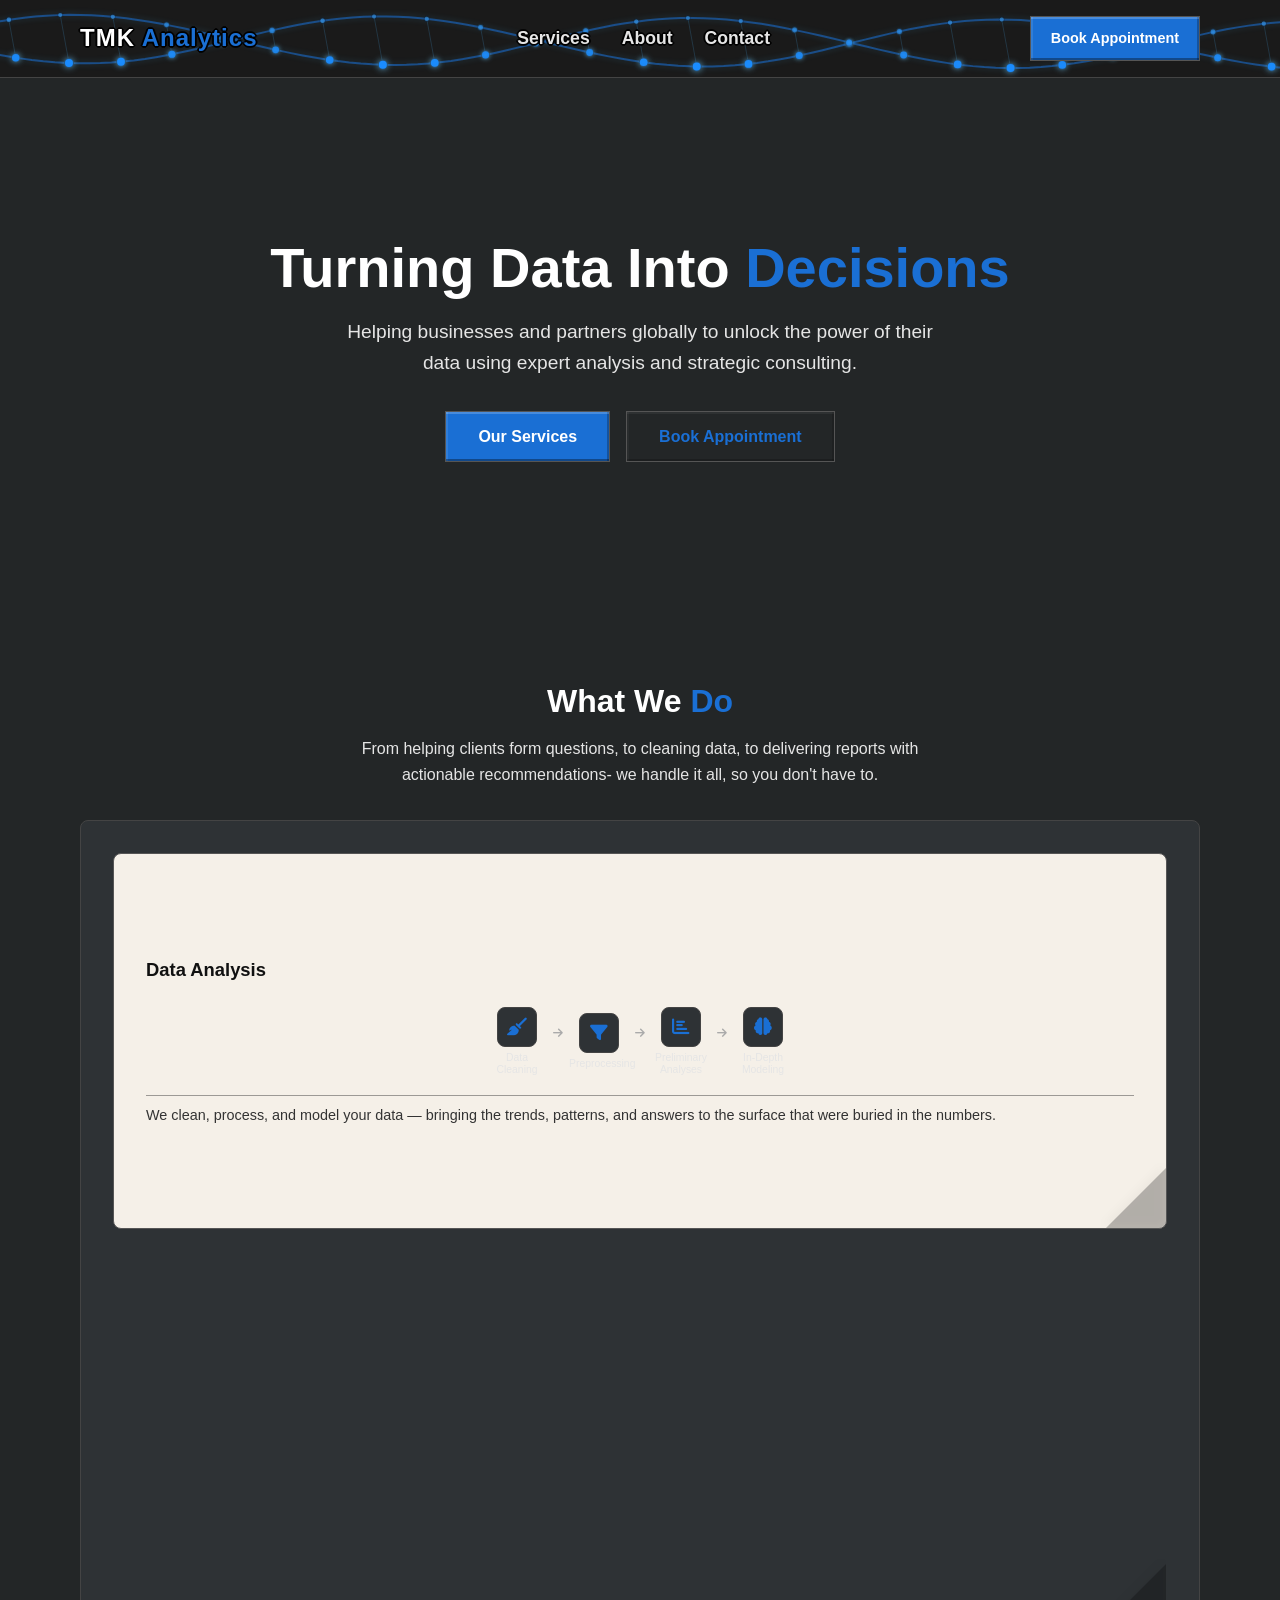
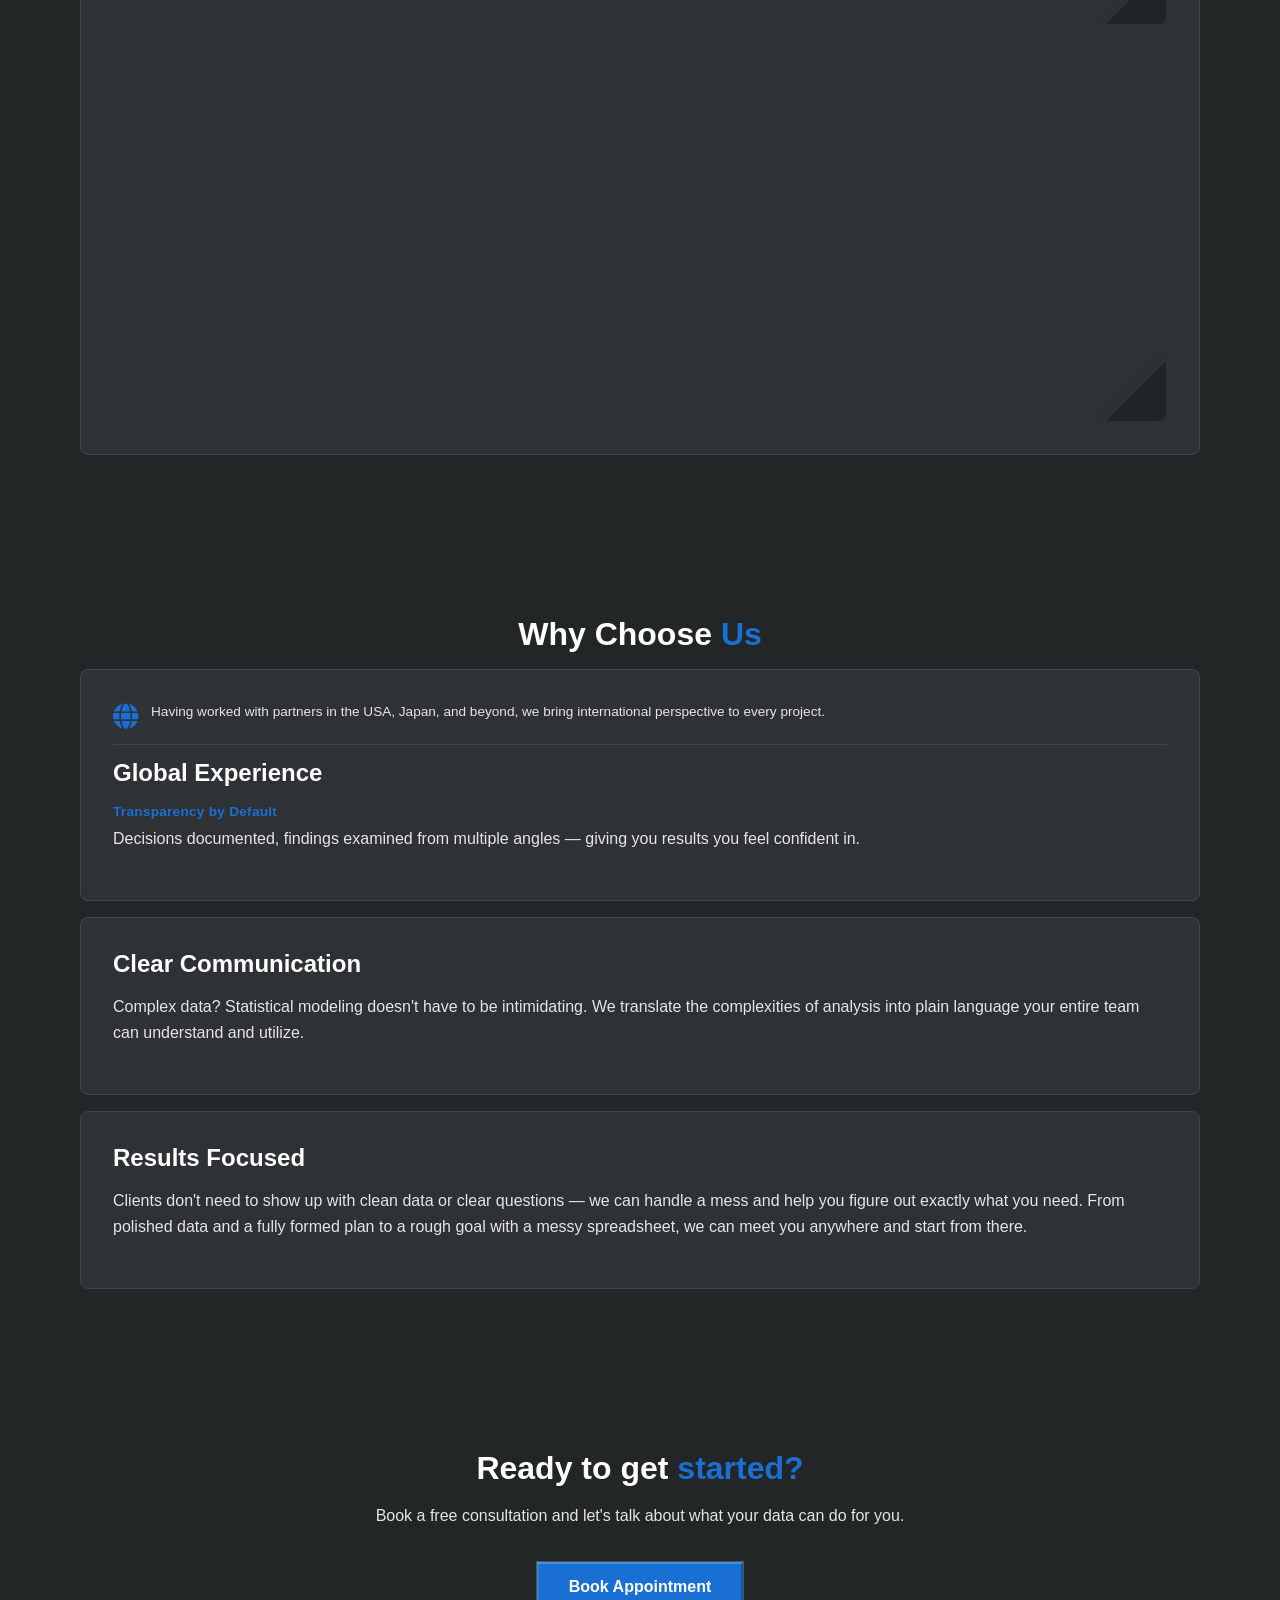
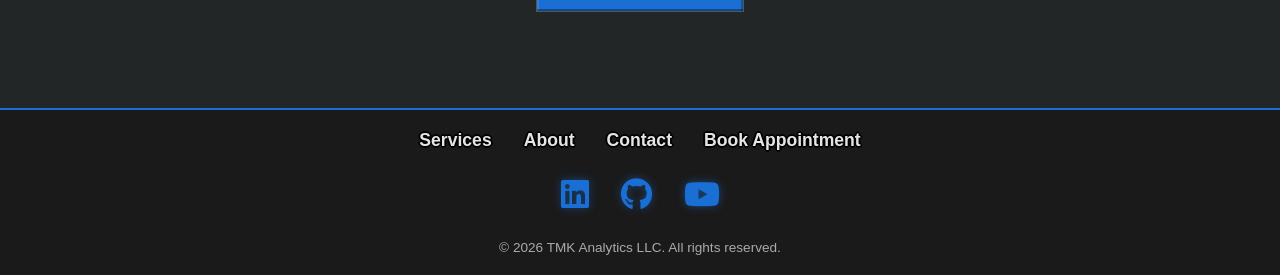
==== commit cf77a29a: "Changed wording" ====
--- a/index.html
+++ b/index.html
@@ -55,7 +55,7 @@
   <section id="what-we-do">
   <div class="container">
     <h2 class="section-title">What We <span>Do</span></h2>
-    <p class="section-subtitle">From helping clients form questions, to cleaning data, to delivering reports with actionable recommendations — we handle it all, so you don't have to.</p>
+    <p class="section-subtitle">From helping clients form questions, to cleaning data, to delivering reports with actionable recommendations- we handle it all, so you don't have to.</p>
     <div class="cards-col">
 
       <div class="flip-card">
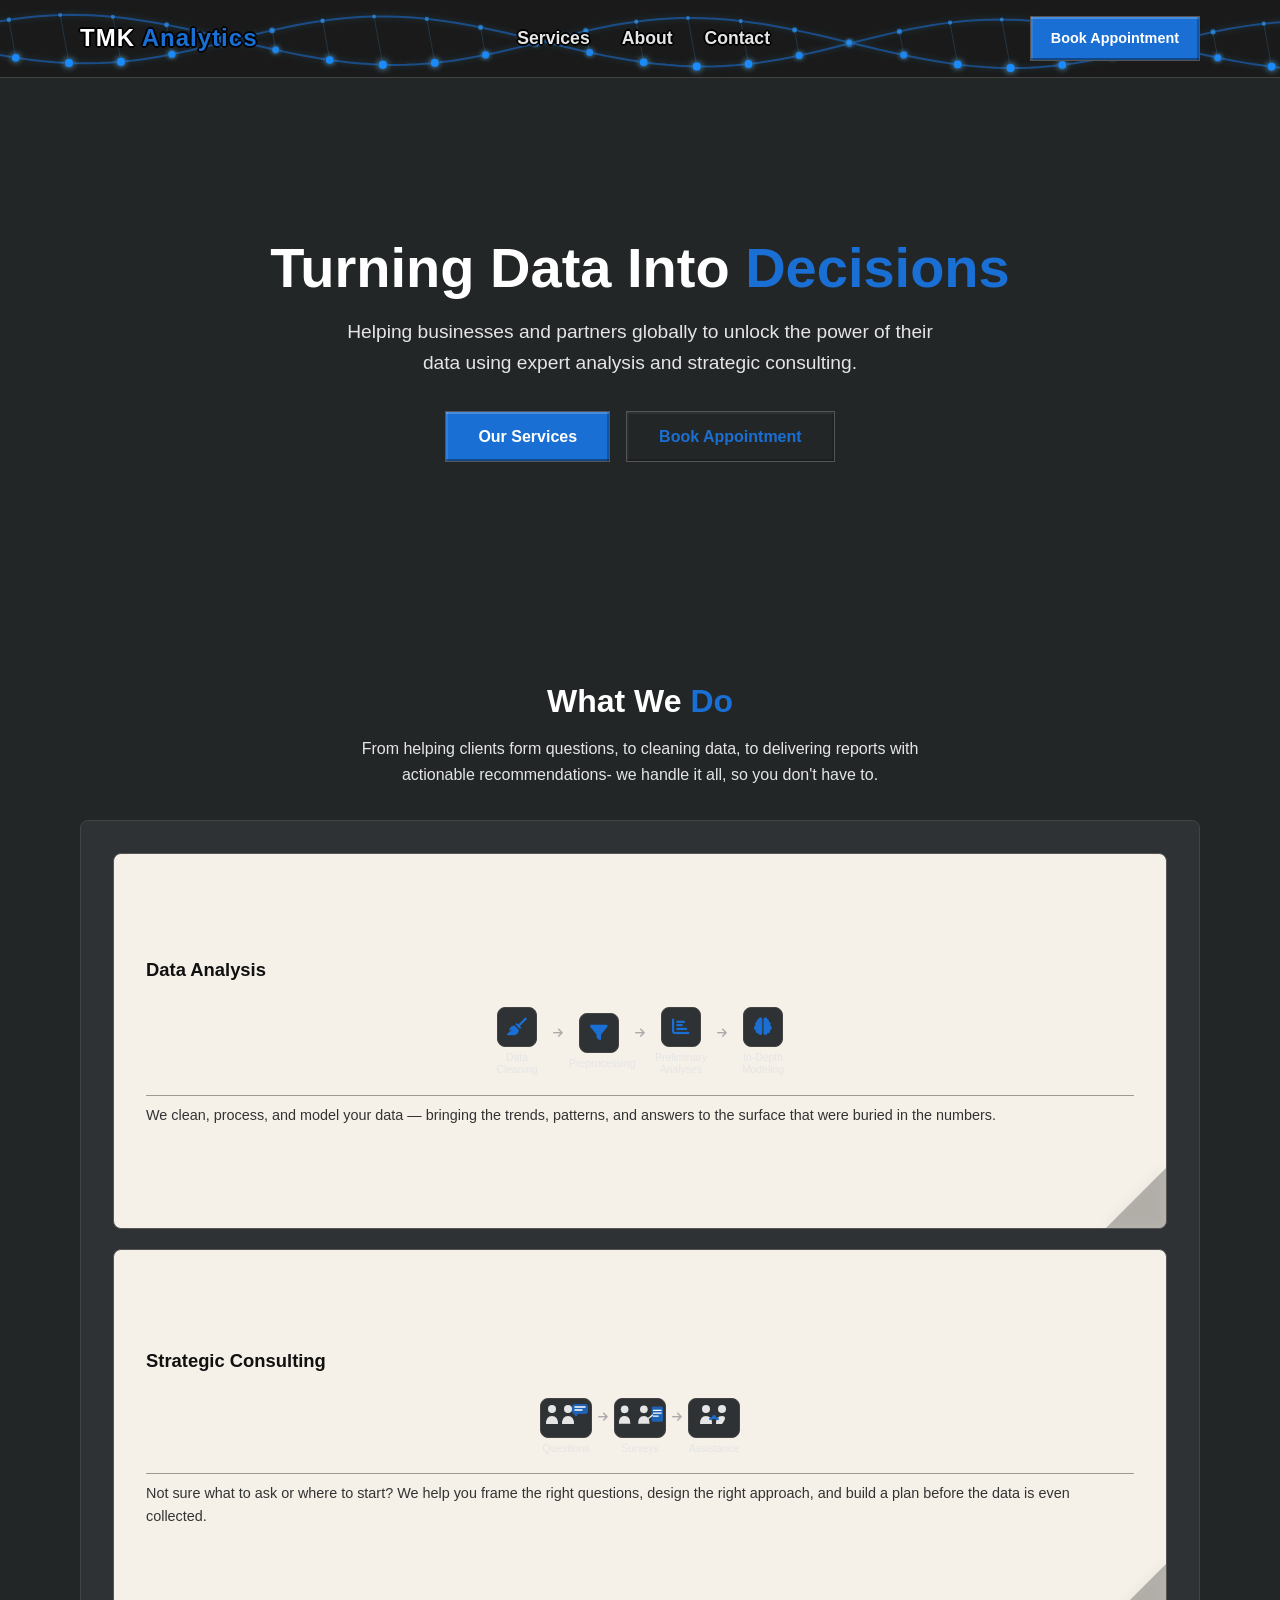
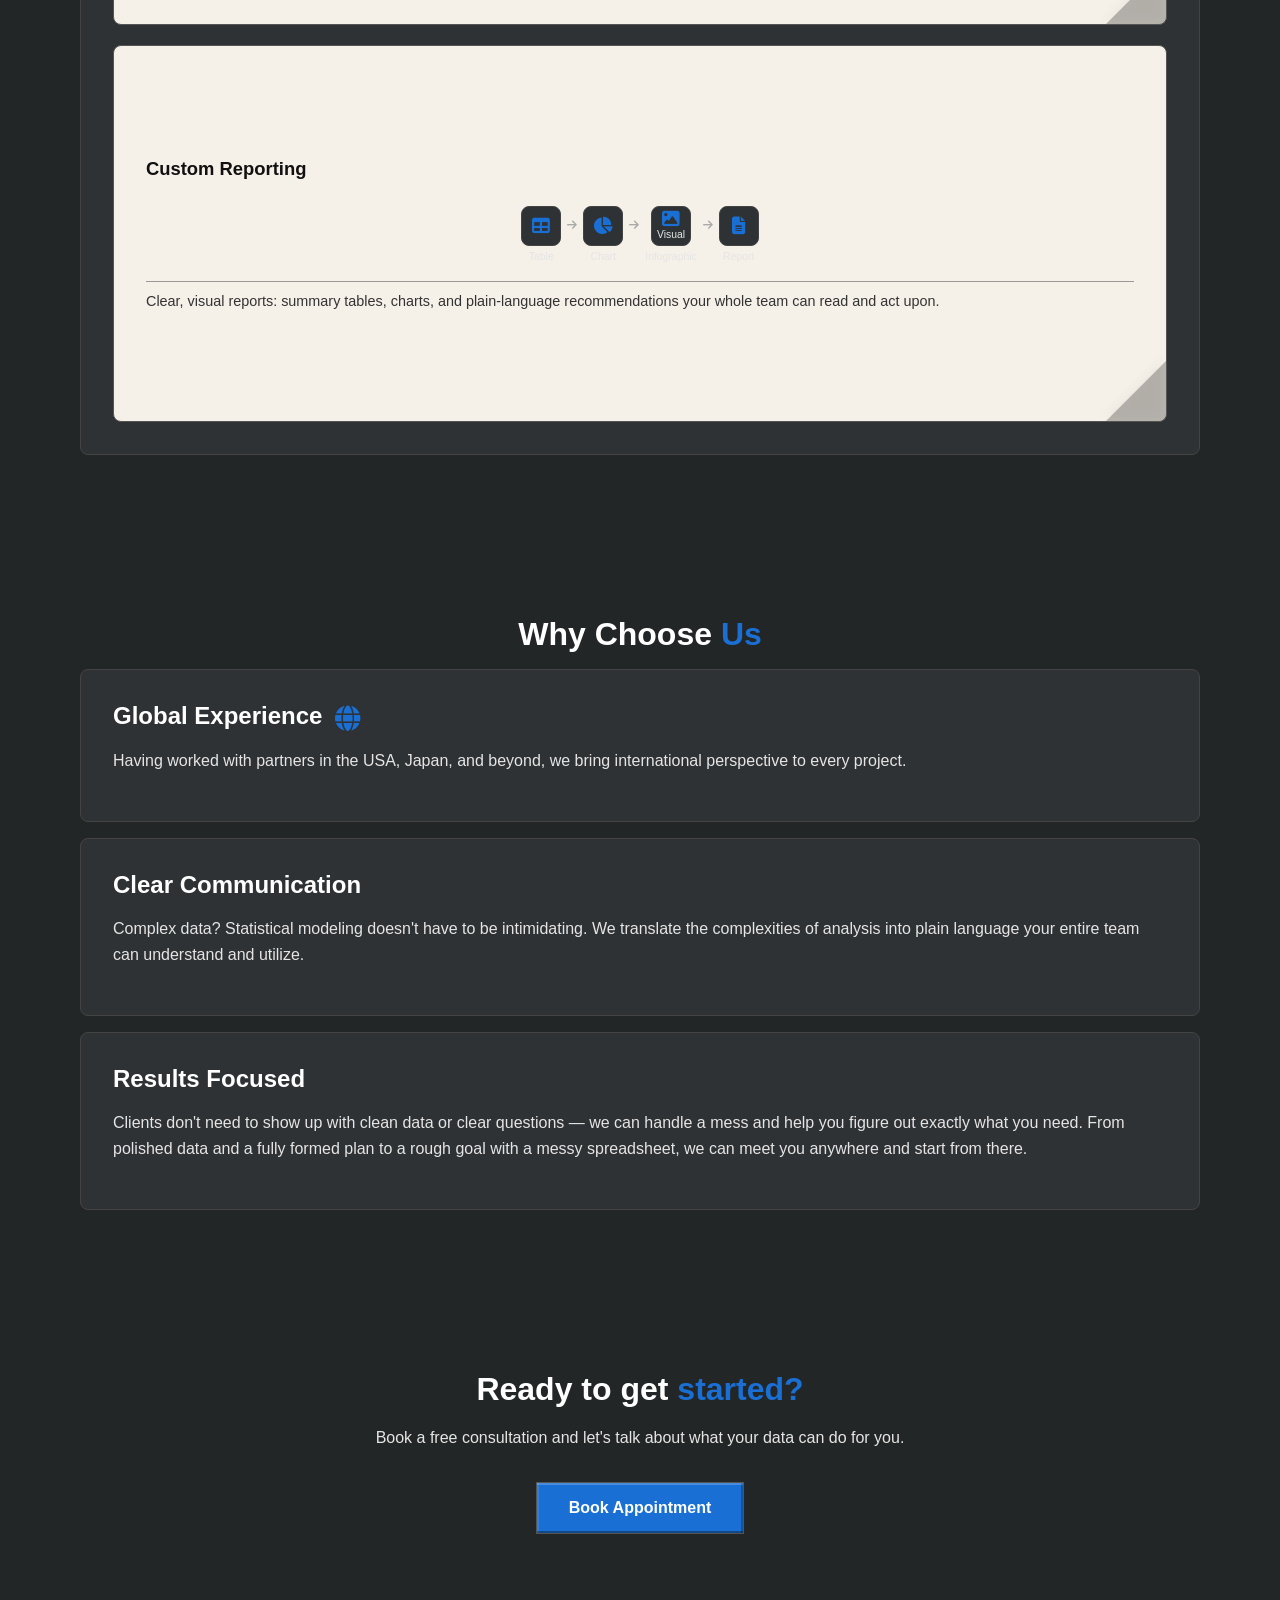
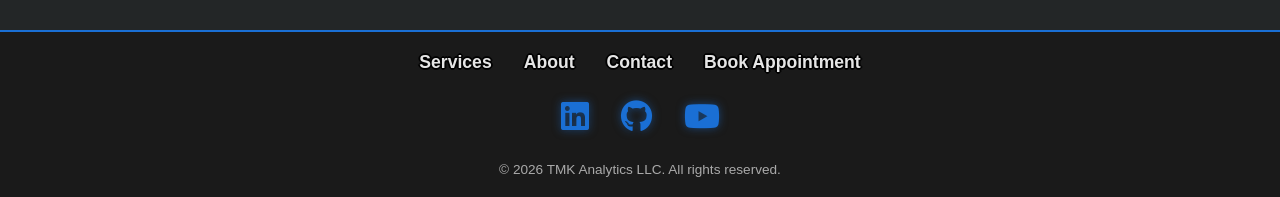
==== commit 3c190cae: "Reordered Card" ====
--- a/index.html
+++ b/index.html
@@ -223,13 +223,8 @@
       <h2 class="section-title">Why Choose <span>Us</span></h2>
       <div class="cards-grid">
         <div class="card">
-          <div class="card-top-section">
-            <i class="fas fa-globe card-icon"></i>
-            <p class="card-icon-text">Having worked with partners in the USA, Japan, and beyond, we bring international perspective to every project.</p>
-          </div>
-          <h3>Global Experience</h3>
-          <h4 class="card-subsection-title">Transparency by Default</h4>
-          <p>Decisions documented, findings examined from multiple angles — giving you results you feel confident in.</p>
+          <h3>Global Experience <i class="fas fa-globe card-icon"></i></h3>
+          <p>Having worked with partners in the USA, Japan, and beyond, we bring international perspective to every project.</p>
         </div>
         <div class="card">
           <h3>Clear Communication</h3>
--- a/css/style.css
+++ b/css/style.css
@@ -1060,114 +1060,116 @@
   .cal-blur { flex-direction: column; padding: 20px; }
   .cal-left { width: 100%; }
   .cal-loader { top: 20%; }
-}
-/* ========================
-   CARD WORKFLOW (flip cards)
-======================== */
-.card-workflow {
-  display: flex;
-  align-items: center;
-  justify-content: center;
-  flex-wrap: wrap;
-  gap: 6px;
-  padding: 12px 0 8px;
-}
-
-.workflow-step {
-  display: flex;
-  flex-direction: column;
-  align-items: center;
-  gap: 5px;
-}
-
-.workflow-step span {
-  font-size: 0.65rem;
-  color: var(--text-secondary);
-  text-align: center;
-  max-width: 60px;
-  line-height: 1.2;
-}
-
-.workflow-icon {
-  width: 40px;
-  height: 40px;
-  background: var(--bg-card);
-  border: 1px solid var(--border);
-  border-radius: 8px;
-  display: flex;
-  align-items: center;
-  justify-content: center;
-  color: var(--accent);
-  font-size: 1.1rem;
-  position: relative;
-}
-
-.workflow-icon.consult-icon {
-  width: 52px;
-  height: 40px;
-  color: var(--text-secondary);
-}
-
-.workflow-icon.infographic-icon {
-  flex-direction: column;
-  gap: 1px;
-}
-
-.icon-sublabel {
-  font-size: 0.45rem;
-  color: var(--accent);
-  line-height: 1;
-}
-
-.workflow-arrow {
-  color: var(--text-muted);
-  font-size: 0.7rem;
-  padding-bottom: 16px;
-}
-
-.card-divider {
-  width: 100%;
-  height: 1px;
-  background: var(--border);
-  margin: 10px 0 8px;
-  opacity: 0.5;
-}
-
-/* Why Choose Us — Global card two-section */
-.card-top-section {
-  display: flex;
-  align-items: flex-start;
-  gap: 12px;
-  margin-bottom: 14px;
-  padding-bottom: 14px;
-  border-bottom: 1px solid var(--border);
-}
-
-.card-icon {
-  font-size: 1.6rem;
-  color: var(--accent);
-  flex-shrink: 0;
-  margin-top: 2px;
-}
-
-.card-icon-text {
-  font-size: 0.85rem;
-  color: var(--text-secondary);
-  line-height: 1.5;
-  margin: 0;
-}
-
-.card-subsection-title {
-  font-size: 0.85rem;
-  font-weight: 600;
-  color: var(--accent);
-  margin: 0 0 6px;
-  letter-spacing: 0.02em;
-}
-
-/* Credentials sub-label */
-.cred-sublabel {
-  font-size: 0.75rem;
-  color: var(--text-muted);
-  margin: 2px 0 0;
-}
+}
+/* ========================
+   CARD WORKFLOW (flip cards)
+======================== */
+.card-workflow {
+  display: flex;
+  align-items: center;
+  justify-content: center;
+  flex-wrap: wrap;
+  gap: 6px;
+  padding: 12px 0 8px;
+}
+
+.workflow-step {
+  display: flex;
+  flex-direction: column;
+  align-items: center;
+  gap: 5px;
+}
+
+.workflow-step span {
+  font-size: 0.65rem;
+  color: var(--text-secondary);
+  text-align: center;
+  max-width: 60px;
+  line-height: 1.2;
+}
+
+.workflow-icon {
+  width: 40px;
+  height: 40px;
+  background: var(--bg-card);
+  border: 1px solid var(--border);
+  border-radius: 8px;
+  display: flex;
+  align-items: center;
+  justify-content: center;
+  color: var(--accent);
+  font-size: 1.1rem;
+  position: relative;
+}
+
+.workflow-icon.consult-icon {
+  width: 52px;
+  height: 40px;
+  color: var(--text-secondary);
+}
+
+.workflow-icon.infographic-icon {
+  flex-direction: column;
+  gap: 1px;
+}
+
+.icon-sublabel {
+  font-size: 0.45rem;
+  color: var(--accent);
+  line-height: 1;
+}
+
+.workflow-arrow {
+  color: var(--text-muted);
+  font-size: 0.7rem;
+  padding-bottom: 16px;
+}
+
+.card-divider {
+  width: 100%;
+  height: 1px;
+  background: var(--border);
+  margin: 10px 0 8px;
+  opacity: 0.5;
+}
+
+/* Why Choose Us — Global card two-section */
+.card-top-section {
+  display: flex;
+  align-items: flex-start;
+  gap: 12px;
+  margin-bottom: 14px;
+  padding-bottom: 14px;
+  border-bottom: 1px solid var(--border);
+}
+
+.card-icon {
+  font-size: 1.6rem;
+  color: var(--accent);
+  flex-shrink: 0;
+  margin-top: 2px;
+  vertical-align: middle;
+  margin-left: 0.4rem;
+}
+
+.card-icon-text {
+  font-size: 0.85rem;
+  color: var(--text-secondary);
+  line-height: 1.5;
+  margin: 0;
+}
+
+.card-subsection-title {
+  font-size: 0.85rem;
+  font-weight: 600;
+  color: var(--accent);
+  margin: 0 0 6px;
+  letter-spacing: 0.02em;
+}
+
+/* Credentials sub-label */
+.cred-sublabel {
+  font-size: 0.75rem;
+  color: var(--text-muted);
+  margin: 2px 0 0;
+}
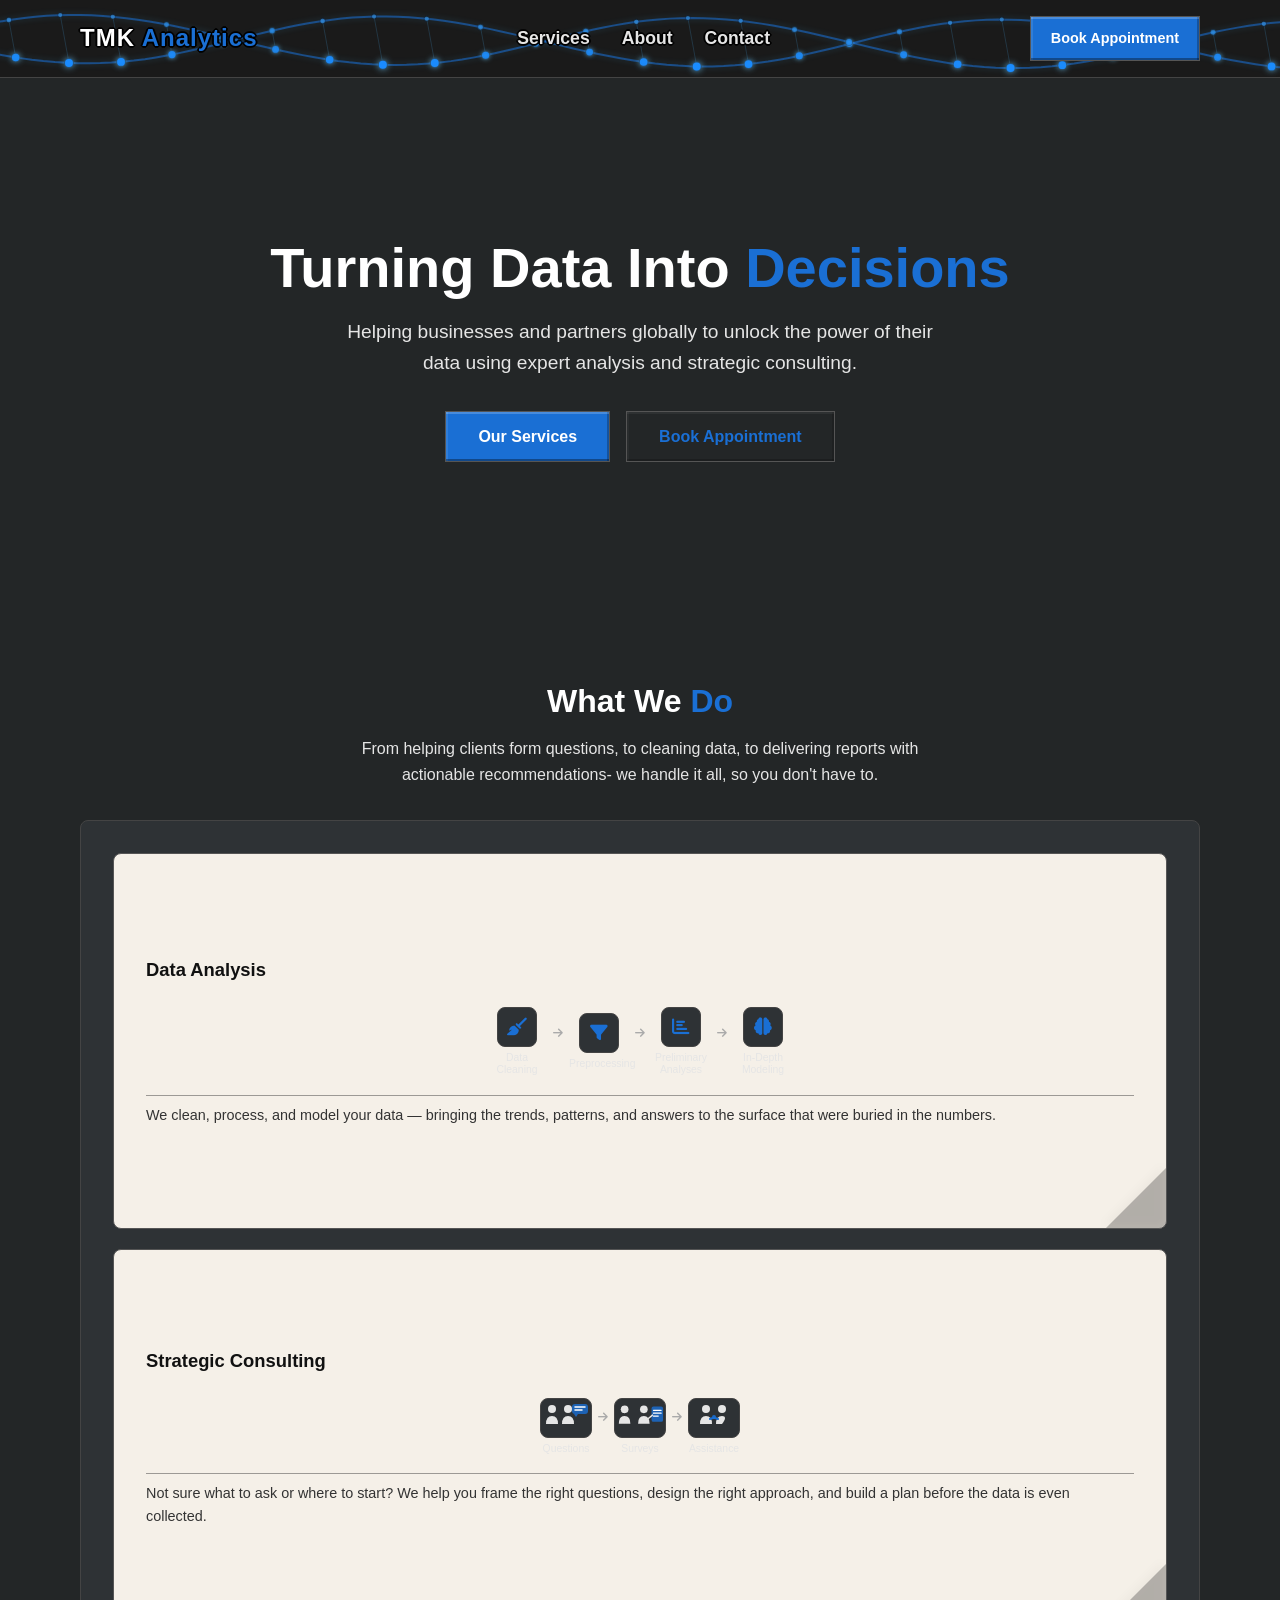
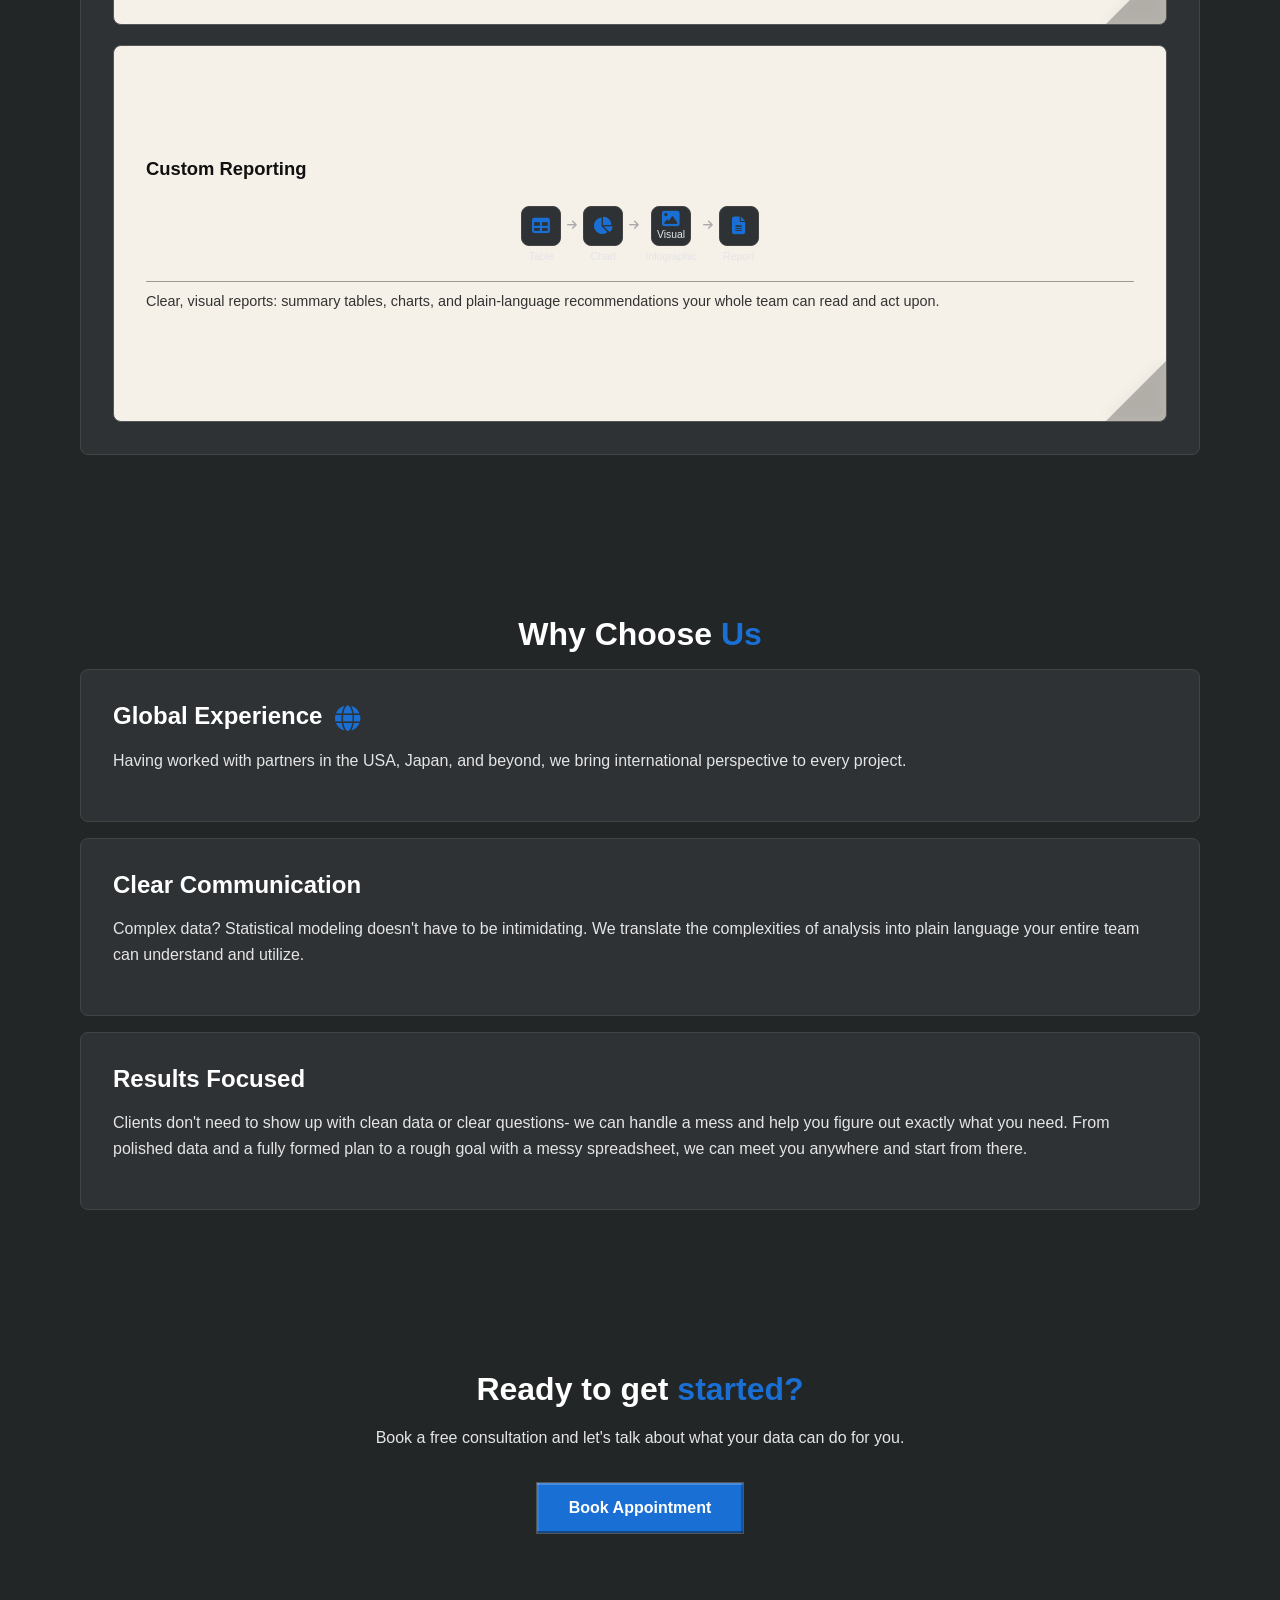
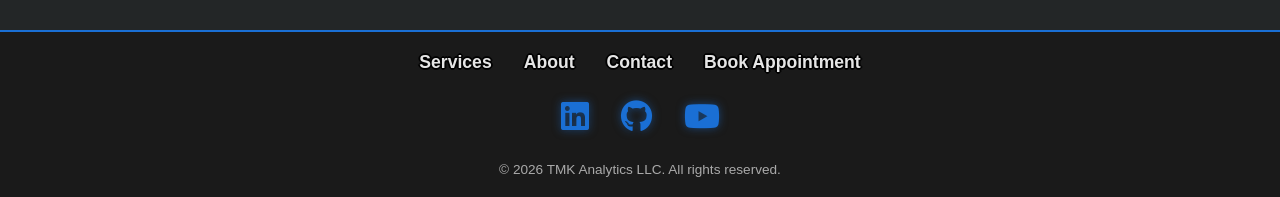
==== commit f3ee77f7: "Removed AI looking --" ====
--- a/index.html
+++ b/index.html
@@ -232,7 +232,7 @@
         </div>
         <div class="card">
           <h3>Results Focused</h3>
-          <p>Clients don't need to show up with clean data or clear questions — we can handle a mess and help you figure out exactly what you need. From polished data and a fully formed plan to a rough goal with a messy spreadsheet, we can meet you anywhere and start from there.</p>
+          <p>Clients don't need to show up with clean data or clear questions- we can handle a mess and help you figure out exactly what you need. From polished data and a fully formed plan to a rough goal with a messy spreadsheet, we can meet you anywhere and start from there.</p>
         </div>
       </div>
     </div>
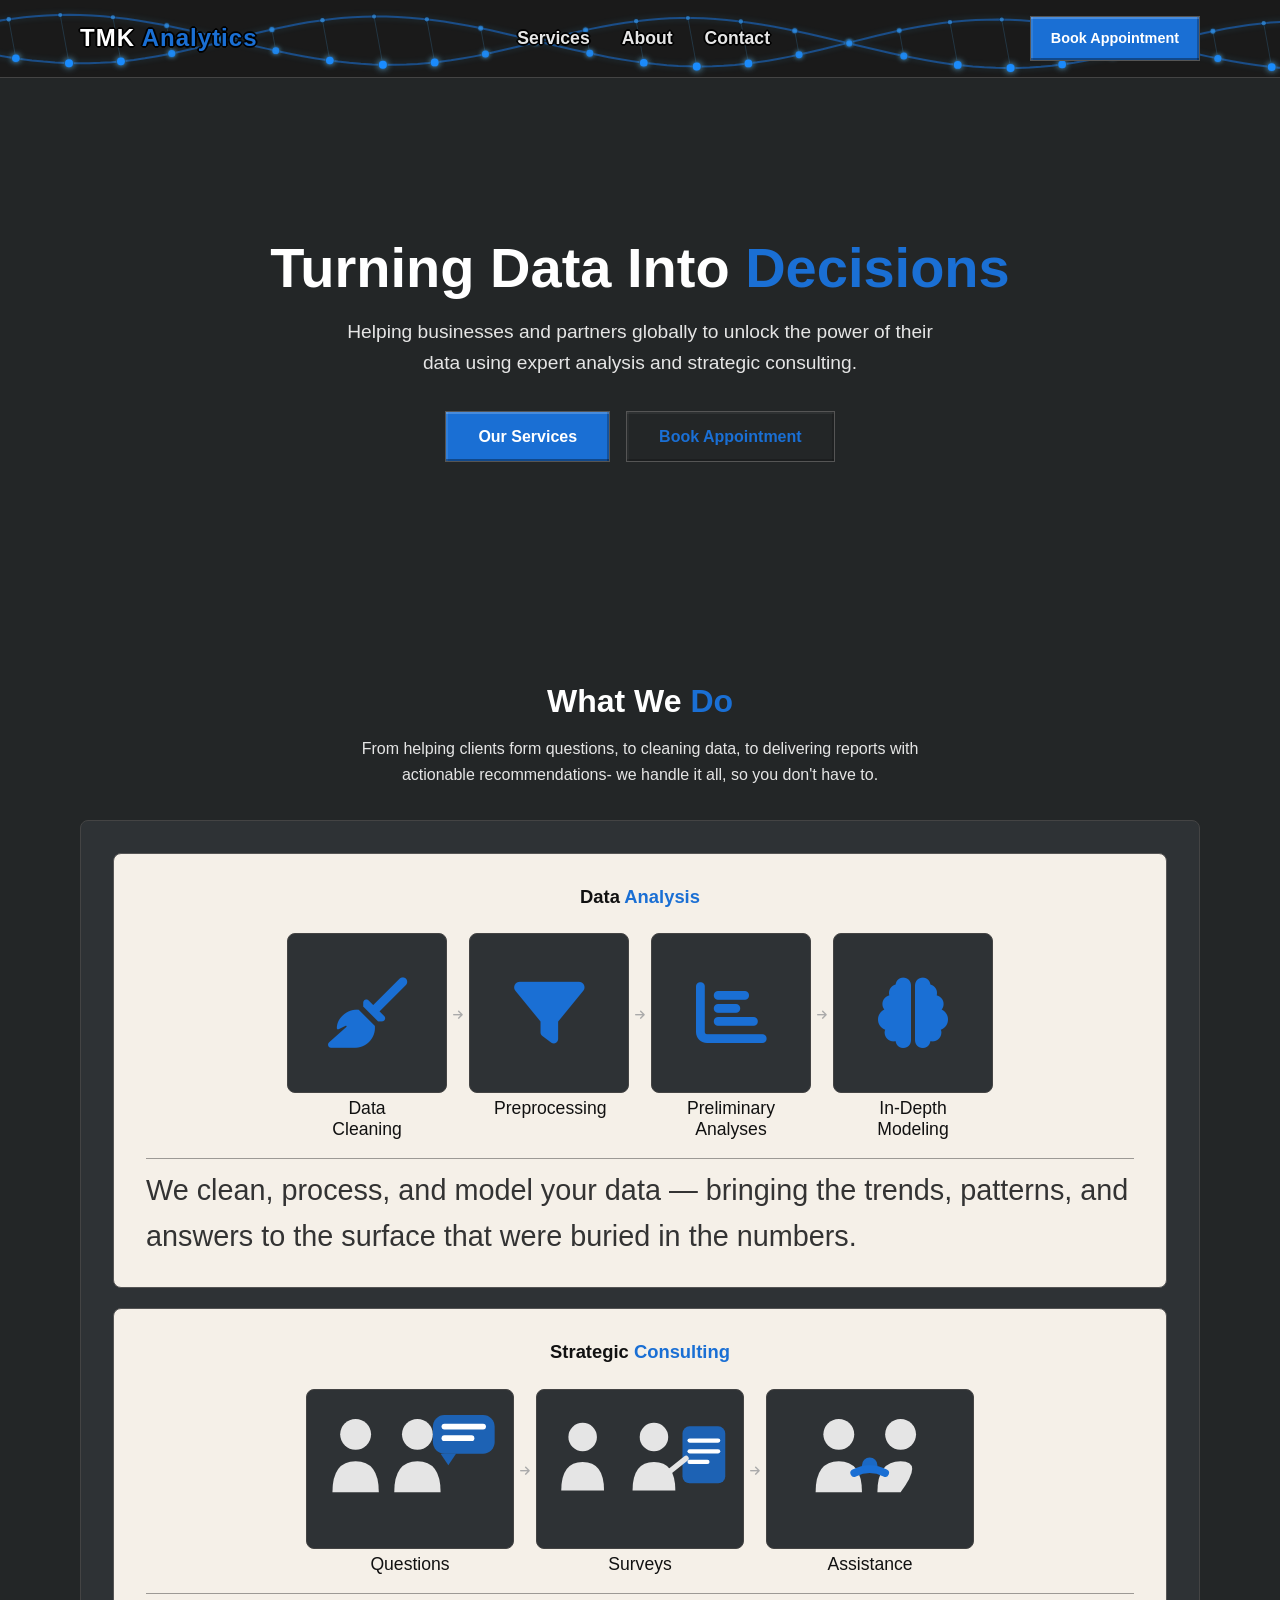
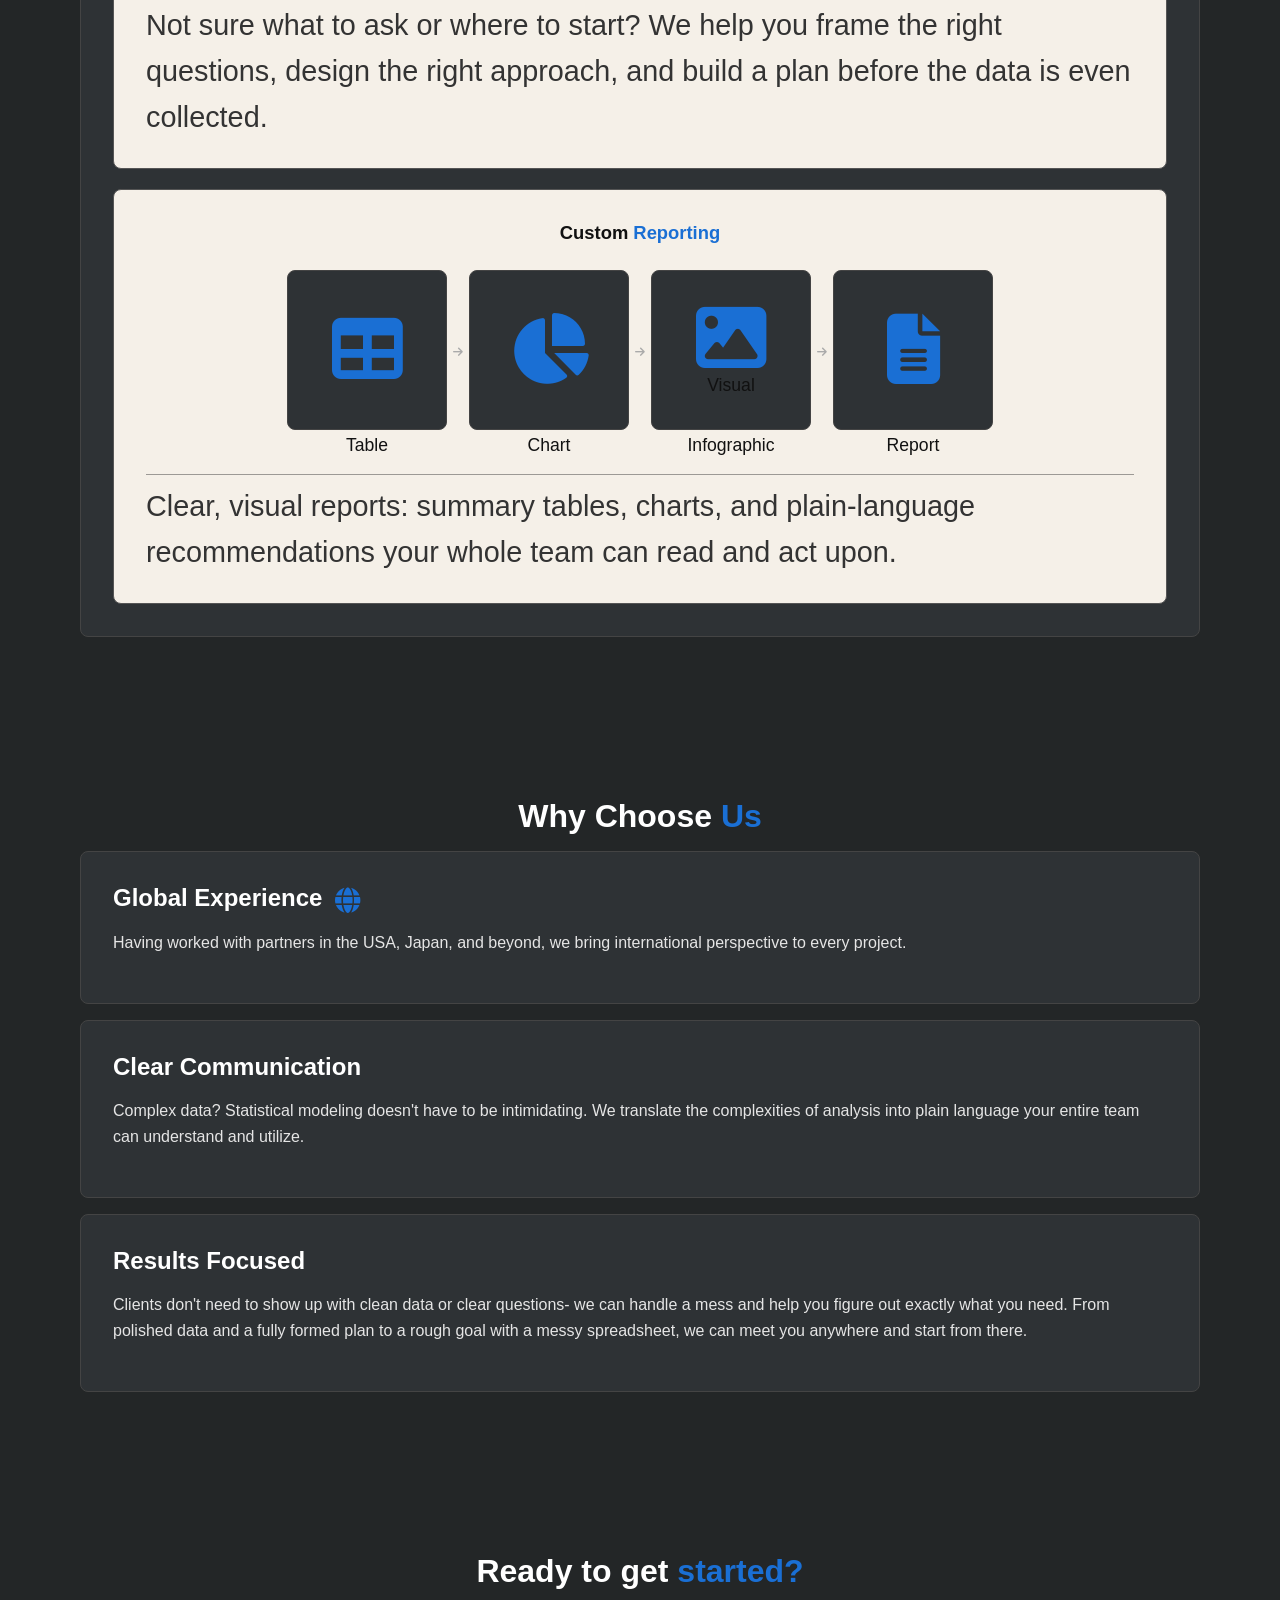
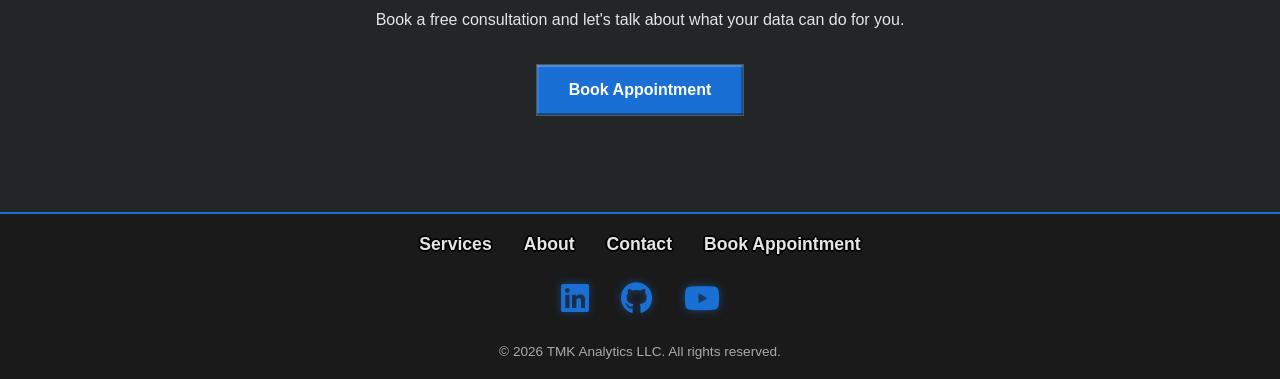
==== commit 7d2d6bcf: "Changed Text sizes, colors, plaements, and icon size, colors, and placement on infocards. Removed fl" ====
--- a/index.html
+++ b/index.html
@@ -61,7 +61,7 @@
       <div class="flip-card">
         <div class="flip-inner">
           <div class="flip-front">
-            <p class="card-title">Data Analysis</p>
+            <p class="card-title">Data <span class="accent">Analysis</span></p>
             <div class="card-workflow">
               <div class="workflow-step">
                 <div class="workflow-icon"><i class="fas fa-broom"></i></div>
@@ -85,13 +85,6 @@
             </div>
             <div class="card-divider"></div>
             <p class="card-text">We clean, process, and model your data — bringing the trends, patterns, and answers to the surface that were buried in the numbers.</p>
-            <div class="peel do-peek">
-              <div class="peel-flap" style="animation-delay:0.3s"></div>
-            </div>
-          </div>
-          <div class="flip-back">
-            <div class="card-back-placeholder"><span>Infographic coming soon</span></div>
-            <div class="peel"><div class="peel-flap"></div></div>
           </div>
         </div>
       </div>
@@ -99,7 +92,7 @@
       <div class="flip-card">
         <div class="flip-inner">
           <div class="flip-front">
-            <p class="card-title">Strategic Consulting</p>
+            <p class="card-title">Strategic <span class="accent">Consulting</span></p>
             <div class="card-workflow">
               <div class="workflow-step">
                 <div class="workflow-icon consult-icon">
@@ -159,13 +152,6 @@
             </div>
             <div class="card-divider"></div>
             <p class="card-text">Not sure what to ask or where to start? We help you frame the right questions, design the right approach, and build a plan before the data is even collected.</p>
-            <div class="peel do-peek">
-              <div class="peel-flap" style="animation-delay:0.6s"></div>
-            </div>
-          </div>
-          <div class="flip-back">
-            <div class="card-back-placeholder"><span>Infographic coming soon</span></div>
-            <div class="peel"><div class="peel-flap"></div></div>
           </div>
         </div>
       </div>
@@ -173,7 +159,7 @@
       <div class="flip-card">
         <div class="flip-inner">
           <div class="flip-front">
-            <p class="card-title">Custom Reporting</p>
+            <p class="card-title">Custom <span class="accent">Reporting</span></p>
             <div class="card-workflow">
               <div class="workflow-step">
                 <div class="workflow-icon"><i class="fas fa-table"></i></div>
@@ -200,13 +186,6 @@
             </div>
             <div class="card-divider"></div>
             <p class="card-text">Clear, visual reports: summary tables, charts, and plain-language recommendations your whole team can read and act upon.</p>
-            <div class="peel do-peek">
-              <div class="peel-flap" style="animation-delay:0.9s"></div>
-            </div>
-          </div>
-          <div class="flip-back">
-            <div class="card-back-placeholder"><span>Infographic coming soon</span></div>
-            <div class="peel"><div class="peel-flap"></div></div>
           </div>
         </div>
       </div>
--- a/css/style.css
+++ b/css/style.css
@@ -204,15 +204,11 @@
 }
 
   .flip-card {
-  aspect-ratio: unset;
-  min-height: 180px;
   height: auto;
 }
 
-.flip-front,
-.flip-back {
+.flip-front {
   position: relative;
-  min-height: 180px;
   height: auto;
 }
 }
@@ -301,44 +297,27 @@
 
 .flip-card {
   width: 100%;
-  aspect-ratio: 2.8 / 1;
-  perspective: 1200px;
-  cursor: pointer;
+  height: auto;
 }
 
 .flip-inner {
   width: 100%;
-  height: 100%;
+  height: auto;
   position: relative;
-  transform-style: preserve-3d;
-  transition: transform 0.7s cubic-bezier(0.4, 0.2, 0.2, 1);
-}
-
-.flip-card.flipped .flip-inner {
-  transform: rotateY(180deg);
-}
-
-.flip-front,
-.flip-back {
-  position: absolute;
+}
+
+.flip-front {
+  position: relative;
   width: 100%;
-  height: 100%;
-  backface-visibility: hidden;
   background: #f5f0e8;
   border: 1px solid #555;
   box-sizing: border-box;
   padding: 28px 32px;
   display: flex;
   flex-direction: column;
-  justify-content: center;
+  justify-content: flex-start;
   overflow: hidden;
   border-radius: var(--border-radius);
-}
-
-.flip-back {
-  transform: rotateY(180deg);
-  align-items: center;
-  justify-content: center;
 }
 
 .card-title {
@@ -347,11 +326,12 @@
   font-weight: 700;
   color: #111;
   margin: 0 0 10px;
+  text-align: center;
 }
 
 .card-text {
   font-family: var(--font-main);
-  font-size: 0.9rem;
+  font-size: 1.8rem;
   color: #333;
   margin: 0;
   line-height: 1.6;
@@ -515,13 +495,13 @@
 .pkg-name {
   font-size: 1.3rem;
   font-weight: 700;
-  color: var(--text-primary);
+  color: var(--accent);
   margin: 0 0 4px;
 }
 
 .pkg-tagline {
   font-size: 0.85rem;
-  color: var(--text-muted);
+  color: var(--text-primary);
   margin: 0;
 }
 
@@ -579,7 +559,7 @@
 
 .pkg-note {
   font-size: 0.8rem;
-  color: var(--text-muted);
+  color: var(--text-primary);
   margin: 0 0 16px;
 }
 
@@ -1066,7 +1046,7 @@
 ======================== */
 .card-workflow {
   display: flex;
-  align-items: center;
+  align-items: flex-start;
   justify-content: center;
   flex-wrap: wrap;
   gap: 6px;
@@ -1081,16 +1061,16 @@
 }
 
 .workflow-step span {
-  font-size: 0.65rem;
-  color: var(--text-secondary);
+  font-size: 1.1rem;
+  color: #111;
   text-align: center;
-  max-width: 60px;
+  max-width: 110px;
   line-height: 1.2;
 }
 
 .workflow-icon {
-  width: 40px;
-  height: 40px;
+  width: 160px;
+  height: 160px;
   background: var(--bg-card);
   border: 1px solid var(--border);
   border-radius: 8px;
@@ -1098,14 +1078,19 @@
   align-items: center;
   justify-content: center;
   color: var(--accent);
-  font-size: 1.1rem;
+  font-size: 4.4rem;
   position: relative;
 }
 
 .workflow-icon.consult-icon {
-  width: 52px;
-  height: 40px;
+  width: 208px;
+  height: 160px;
   color: var(--text-secondary);
+}
+
+.workflow-icon.consult-icon svg {
+  width: 90%;
+  height: 90%;
 }
 
 .workflow-icon.infographic-icon {
@@ -1114,15 +1099,15 @@
 }
 
 .icon-sublabel {
-  font-size: 0.45rem;
-  color: var(--accent);
+  font-size: 0.85rem;
+  color: #ffffff;
   line-height: 1;
 }
 
 .workflow-arrow {
   color: var(--text-muted);
   font-size: 0.7rem;
-  padding-bottom: 16px;
+  padding-top: 74px;
 }
 
 .card-divider {
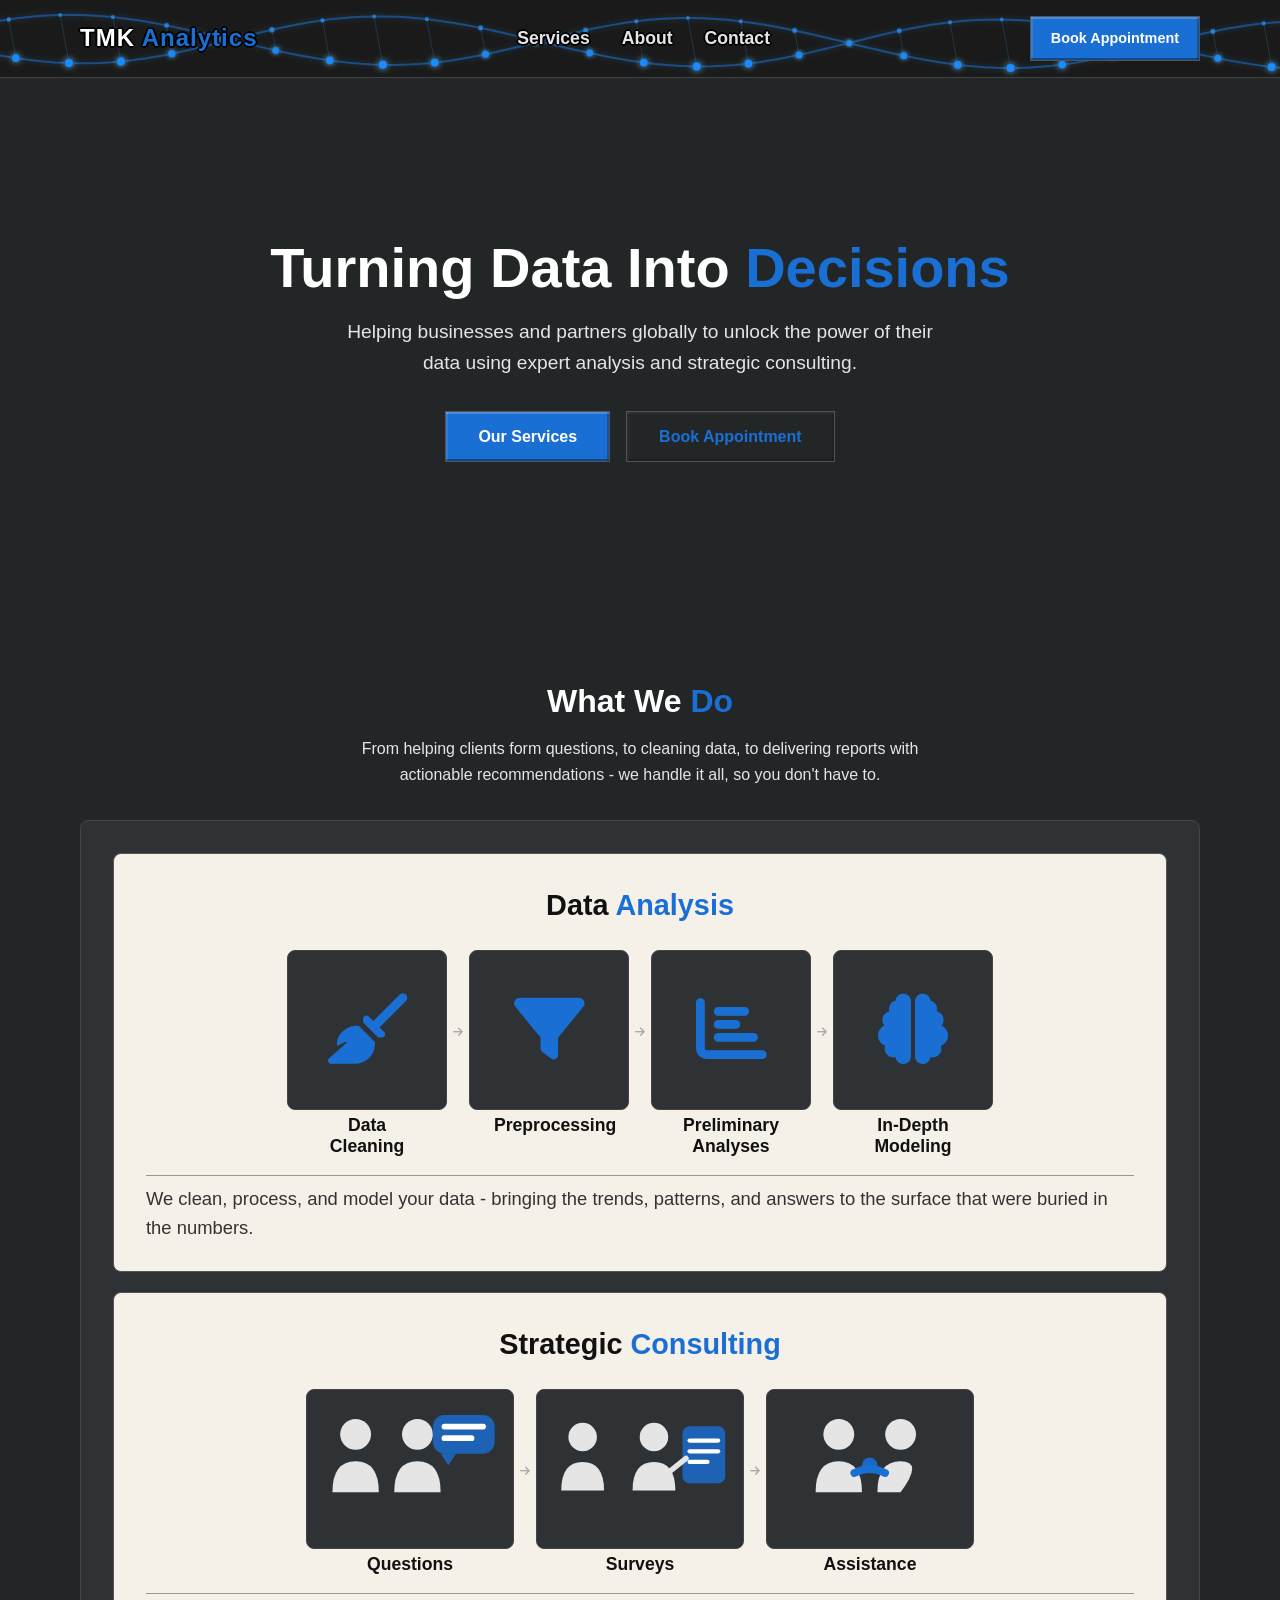
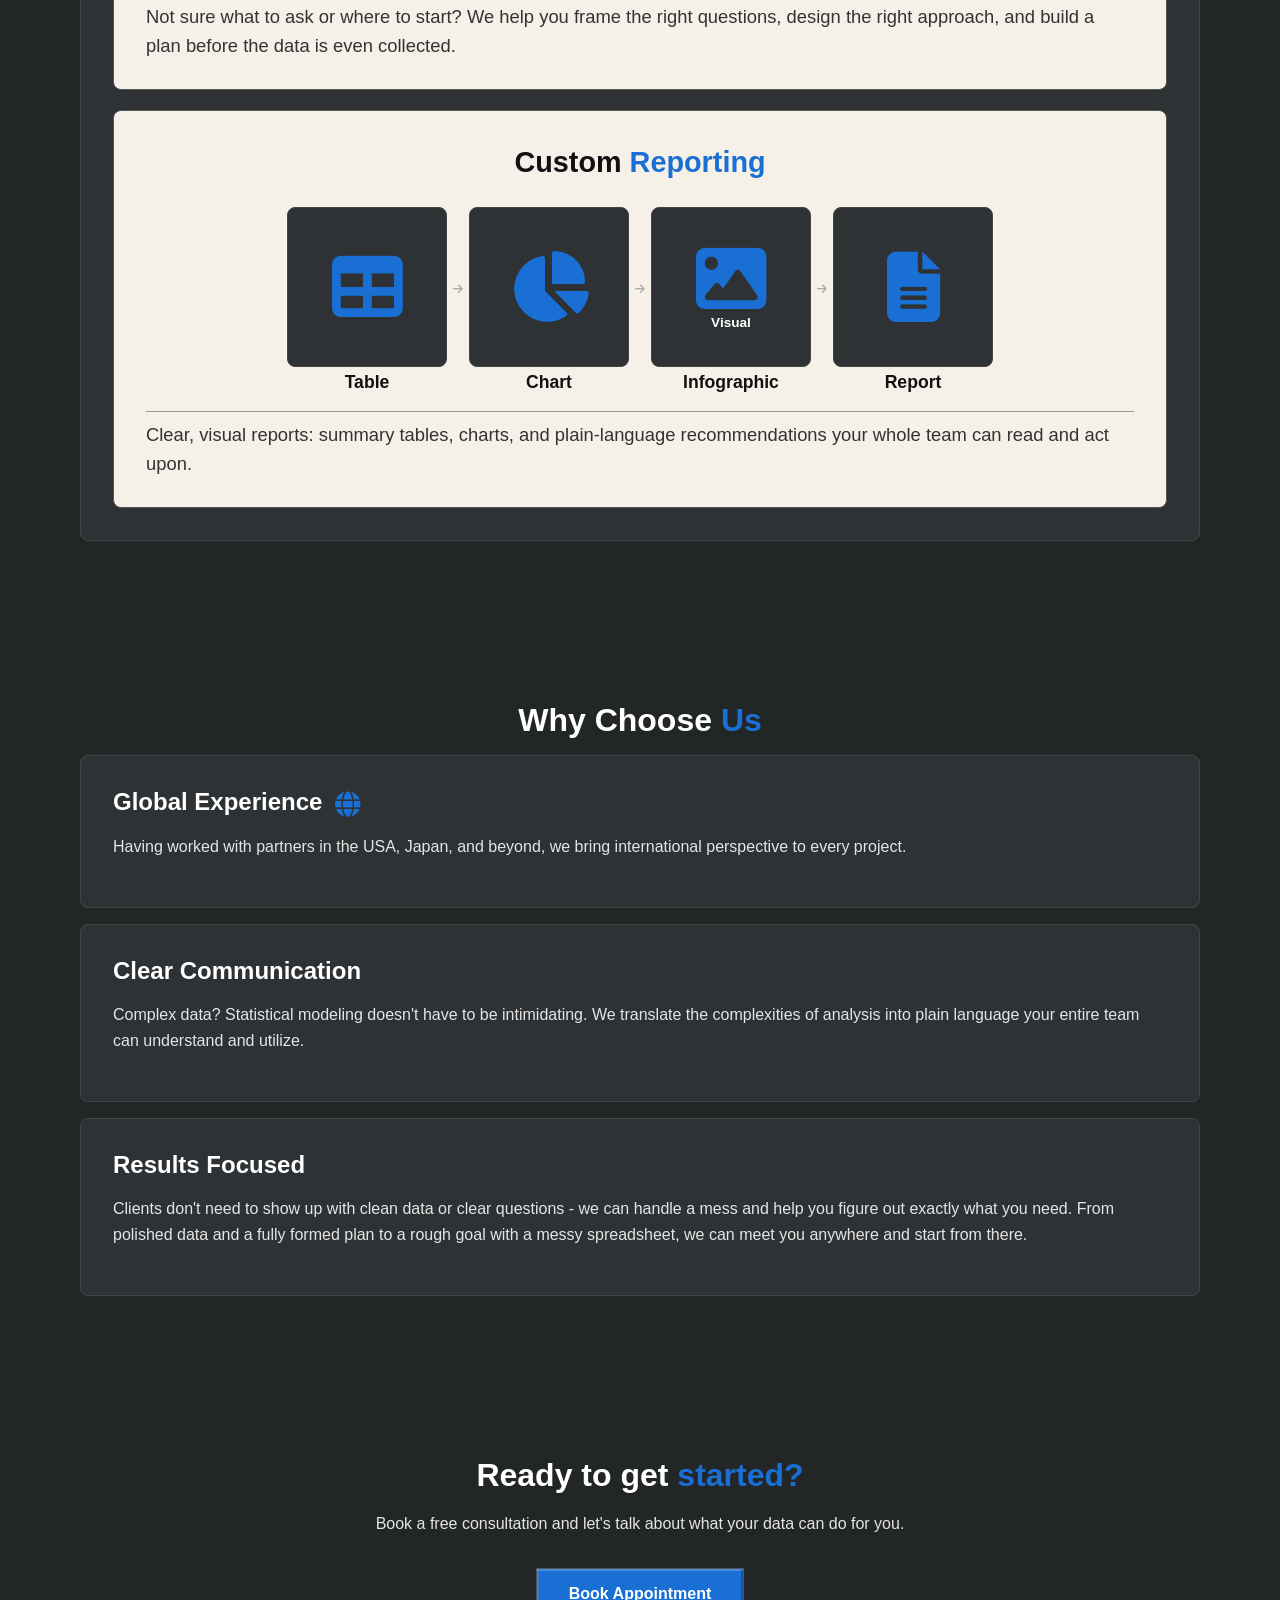
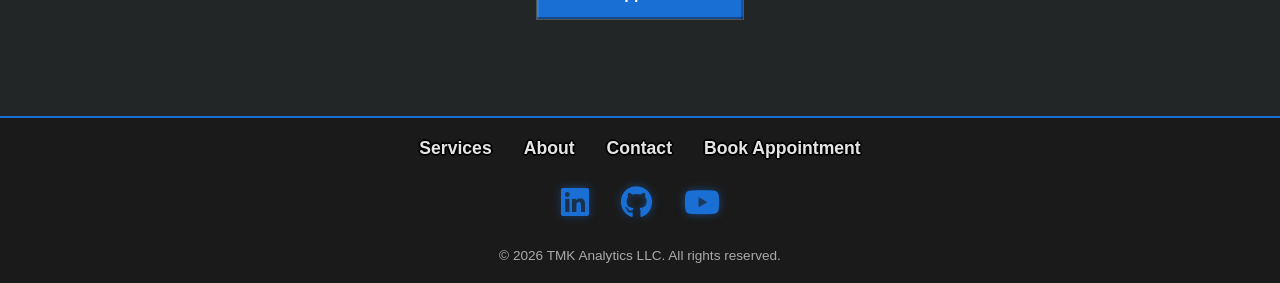
==== commit 0cb7d999: "Edited Wording" ====
--- a/index.html
+++ b/index.html
@@ -3,7 +3,7 @@
 <head>
   <meta charset="UTF-8" />
   <meta name="viewport" content="width=device-width, initial-scale=1.0" />
-  <meta name="description" content="TMK Analytics LLC — Data analysis and consulting services for businesses in the USA and worldwide." />
+  <meta name="description" content="TMK Analytics LLC - Data analysis and consulting services for businesses in the USA and worldwide." />
   <title>TMK Analytics | Data Analysis & Consulting</title>
 
   <!-- CSS -->
@@ -55,7 +55,7 @@
   <section id="what-we-do">
   <div class="container">
     <h2 class="section-title">What We <span>Do</span></h2>
-    <p class="section-subtitle">From helping clients form questions, to cleaning data, to delivering reports with actionable recommendations- we handle it all, so you don't have to.</p>
+    <p class="section-subtitle">From helping clients form questions, to cleaning data, to delivering reports with actionable recommendations - we handle it all, so you don't have to.</p>
     <div class="cards-col">
 
       <div class="flip-card">
@@ -84,7 +84,7 @@
               </div>
             </div>
             <div class="card-divider"></div>
-            <p class="card-text">We clean, process, and model your data — bringing the trends, patterns, and answers to the surface that were buried in the numbers.</p>
+            <p class="card-text">We clean, process, and model your data - bringing the trends, patterns, and answers to the surface that were buried in the numbers.</p>
           </div>
         </div>
       </div>
@@ -211,7 +211,7 @@
         </div>
         <div class="card">
           <h3>Results Focused</h3>
-          <p>Clients don't need to show up with clean data or clear questions- we can handle a mess and help you figure out exactly what you need. From polished data and a fully formed plan to a rough goal with a messy spreadsheet, we can meet you anywhere and start from there.</p>
+          <p>Clients don't need to show up with clean data or clear questions - we can handle a mess and help you figure out exactly what you need. From polished data and a fully formed plan to a rough goal with a messy spreadsheet, we can meet you anywhere and start from there.</p>
         </div>
       </div>
     </div>
--- a/css/style.css
+++ b/css/style.css
@@ -322,7 +322,7 @@
 
 .card-title {
   font-family: var(--font-main);
-  font-size: 1.15rem;
+  font-size: 1.8rem;
   font-weight: 700;
   color: #111;
   margin: 0 0 10px;
@@ -331,7 +331,7 @@
 
 .card-text {
   font-family: var(--font-main);
-  font-size: 1.8rem;
+  font-size: 1.15rem;
   color: #333;
   margin: 0;
   line-height: 1.6;
@@ -1062,6 +1062,7 @@
 
 .workflow-step span {
   font-size: 1.1rem;
+  font-weight: 700;
   color: #111;
   text-align: center;
   max-width: 110px;
@@ -1098,7 +1099,7 @@
   gap: 1px;
 }
 
-.icon-sublabel {
+.workflow-icon .icon-sublabel {
   font-size: 0.85rem;
   color: #ffffff;
   line-height: 1;
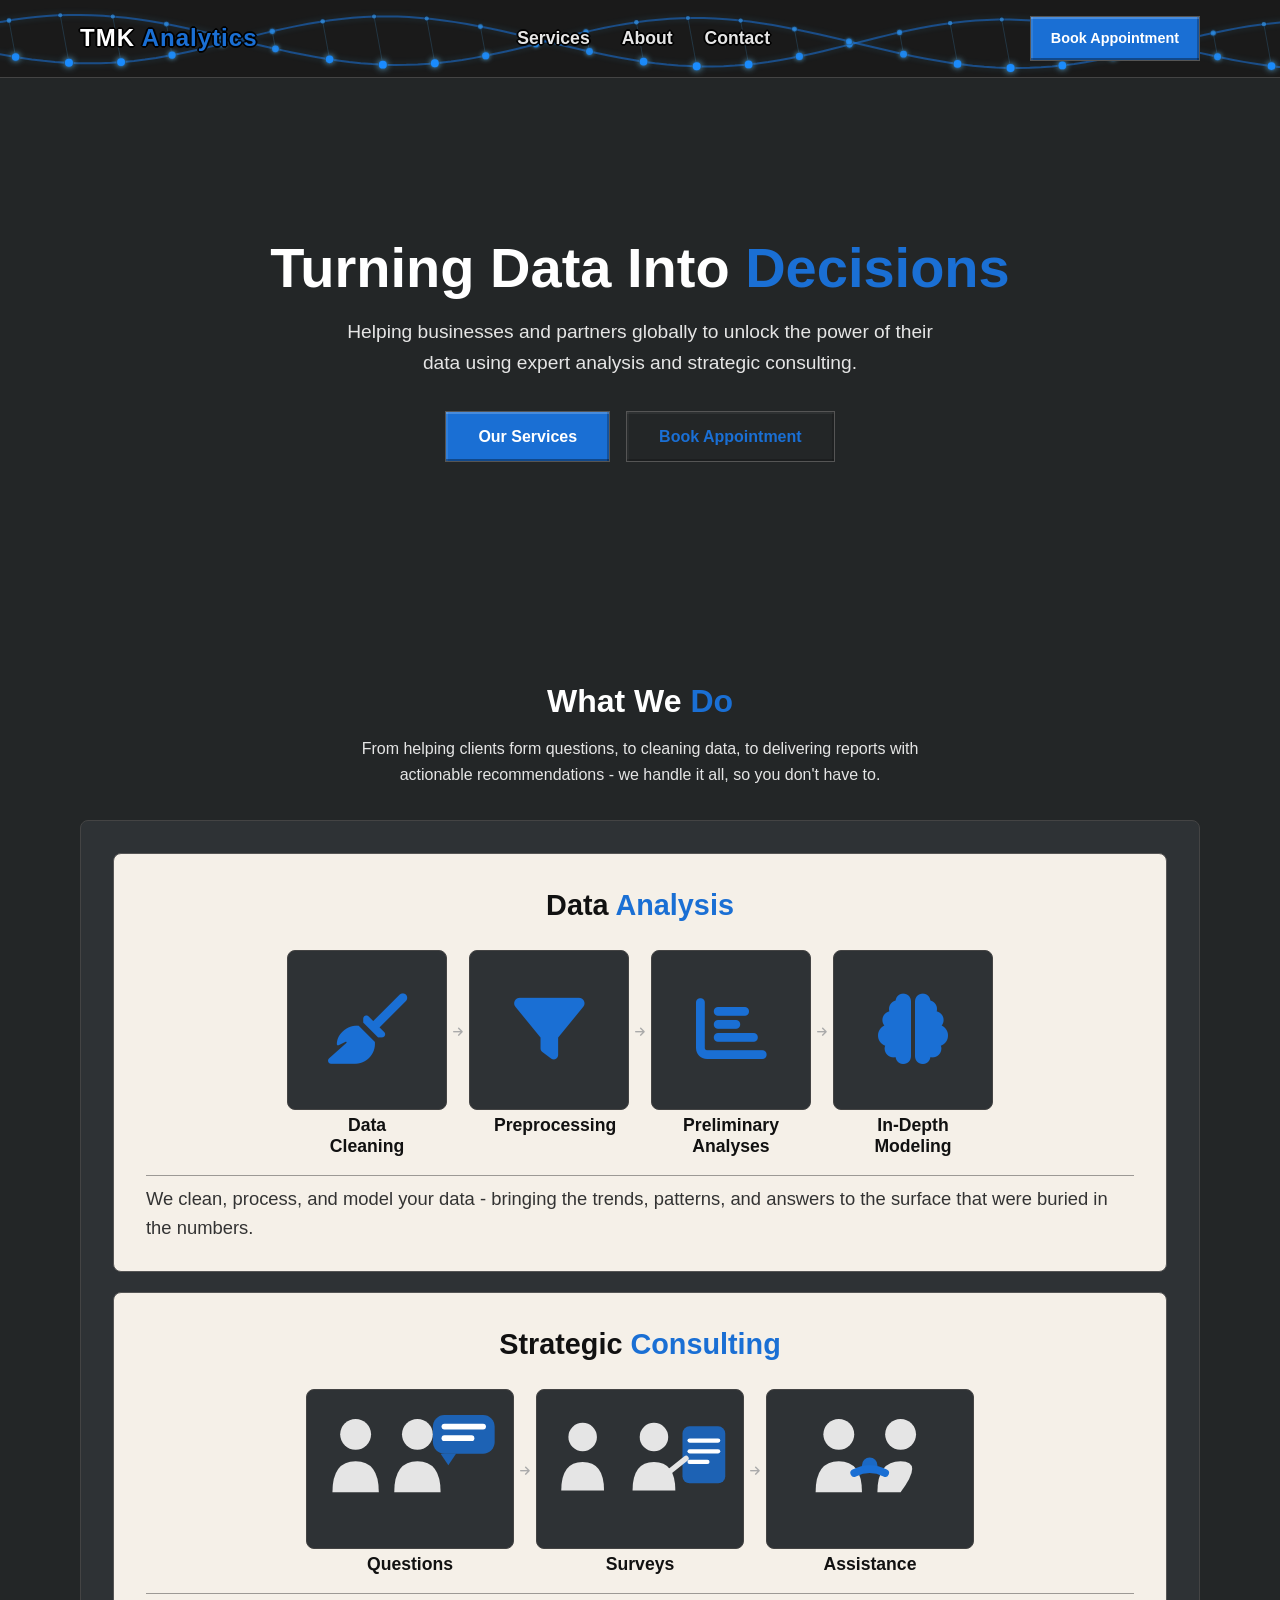
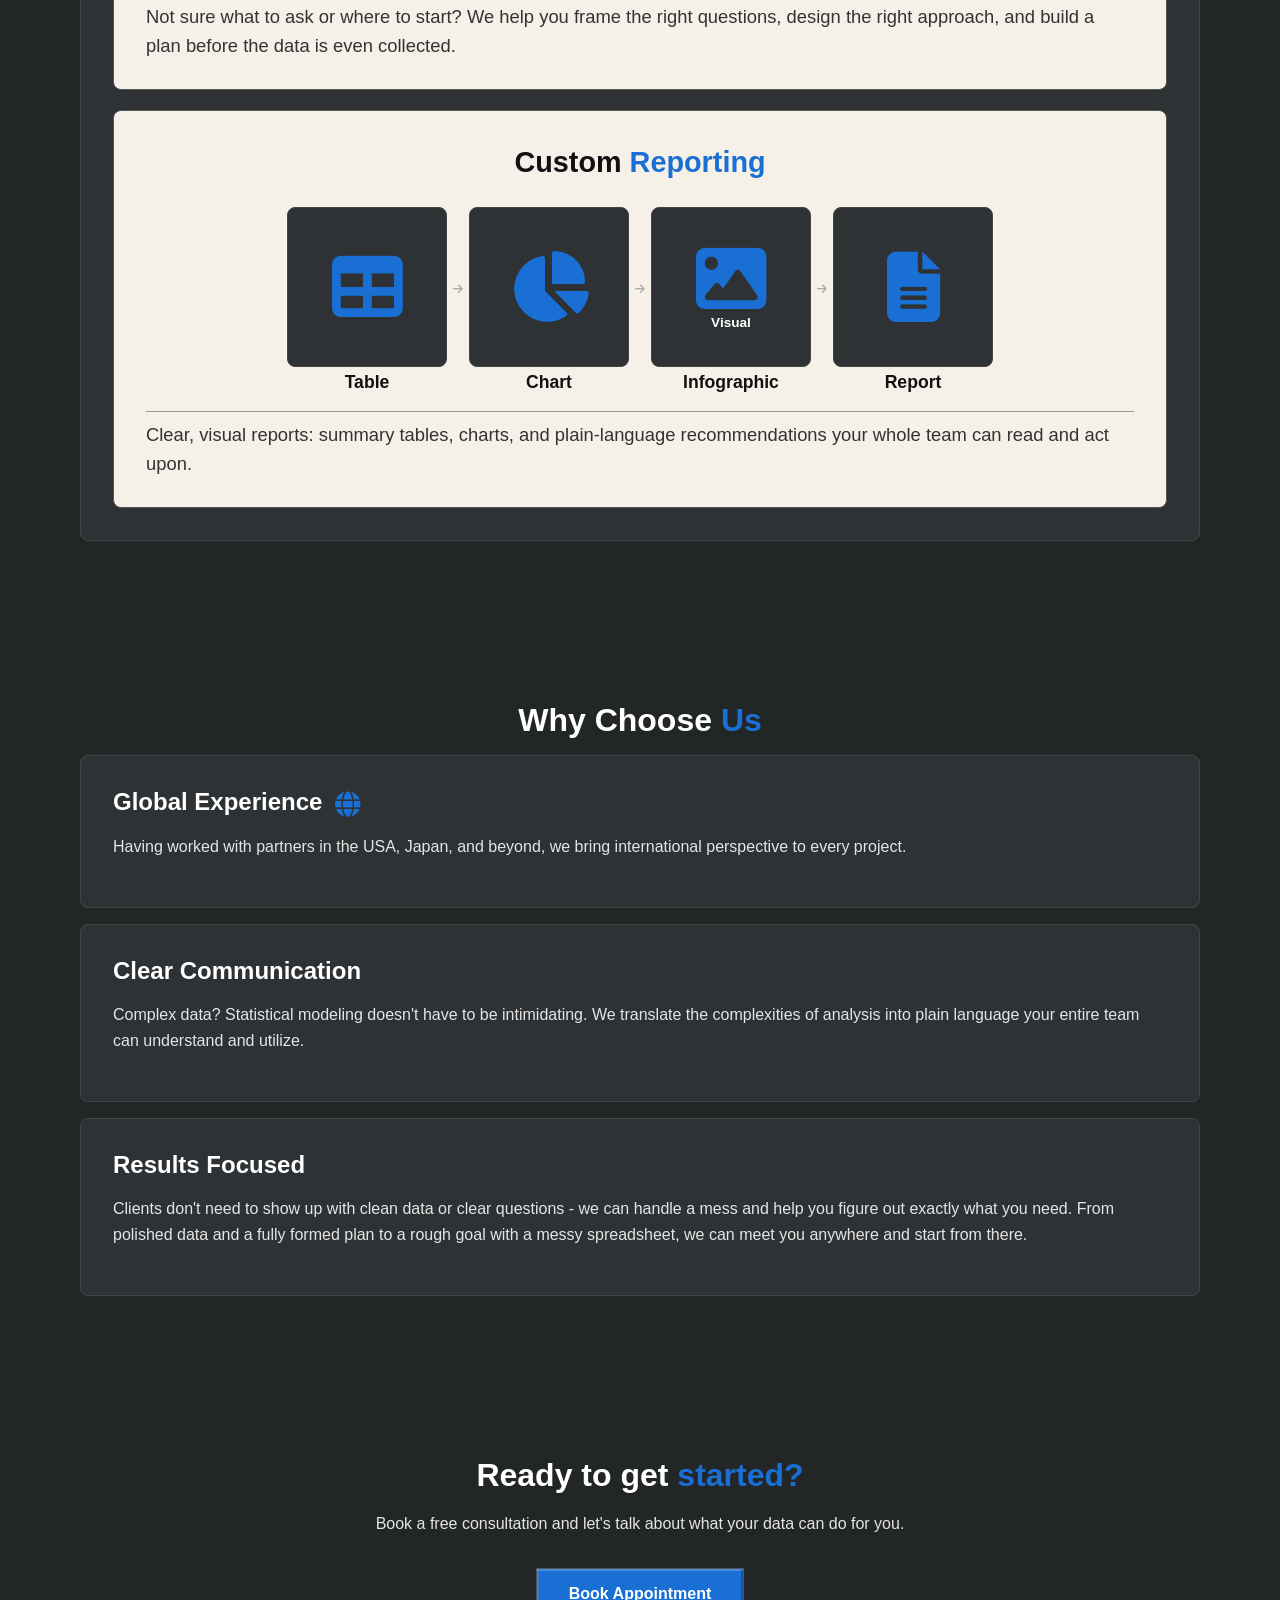
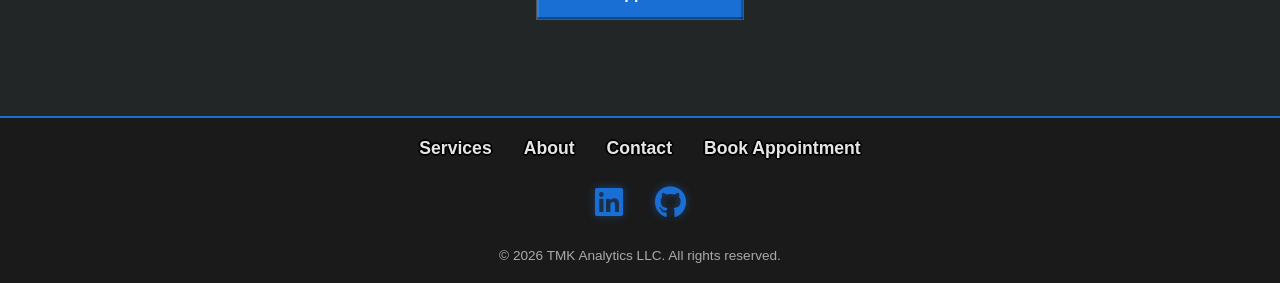
==== commit ebb522c3: "Removed YouTube link, added URLs to GithHub, Linkdln" ====
--- a/index.html
+++ b/index.html
@@ -242,9 +242,8 @@
         <li><a href="pages/appointments.html">Book Appointment</a></li>
       </ul>
       <div class="footer-social">
-        <a href="#" aria-label="LinkedIn" target="_blank"><i class="fab fa-linkedin"></i></a>
-        <a href="#" aria-label="GitHub" target="_blank"><i class="fab fa-github"></i></a>
-        <a href="#" aria-label="YouTube" target="_blank"><i class="fab fa-youtube"></i></a>
+        <a href="https://www.linkedin.com/in/thaotrann" aria-label="LinkedIn" target="_blank"><i class="fab fa-linkedin"></i></a>
+        <a href="https://github.com/ttrann202/" aria-label="GitHub" target="_blank"><i class="fab fa-github"></i></a>
       </div>
       <p>&copy; 2026 TMK Analytics LLC. All rights reserved.</p>
     </div>
--- a/css/style.css
+++ b/css/style.css
@@ -675,17 +675,40 @@
 
 .tool-badge {
   background-color: var(--bg-card);
-  border: 1px solid var(--border);
+  border: 1px solid var(--accent);
   border-radius: var(--border-radius);
   padding: 8px 20px;
   font-size: 0.9rem;
   color: var(--text-secondary);
-  transition: border-color 0.2s ease, color 0.2s ease;
+  transition: background-color 0.2s ease, color 0.2s ease;
+  cursor: pointer;
+  user-select: none;
 }
 
 .tool-badge:hover {
-  border-color: var(--accent);
-  color: var(--accent);
+  background-color: rgba(26, 111, 212, 0.1);
+  color: var(--accent);
+}
+
+.tool-tooltip {
+  position: fixed;
+  background: var(--bg-card);
+  border: 1px solid var(--accent);
+  border-radius: var(--border-radius);
+  padding: 10px 14px;
+  font-size: 0.85rem;
+  color: var(--text-secondary);
+  max-width: 260px;
+  line-height: 1.5;
+  z-index: 9000;
+  box-shadow: 0 4px 16px rgba(0, 0, 0, 0.5);
+  pointer-events: none;
+  opacity: 0;
+  transition: opacity 0.15s ease;
+}
+
+.tool-tooltip.visible {
+  opacity: 1;
 }
 
 /* Responsive */
